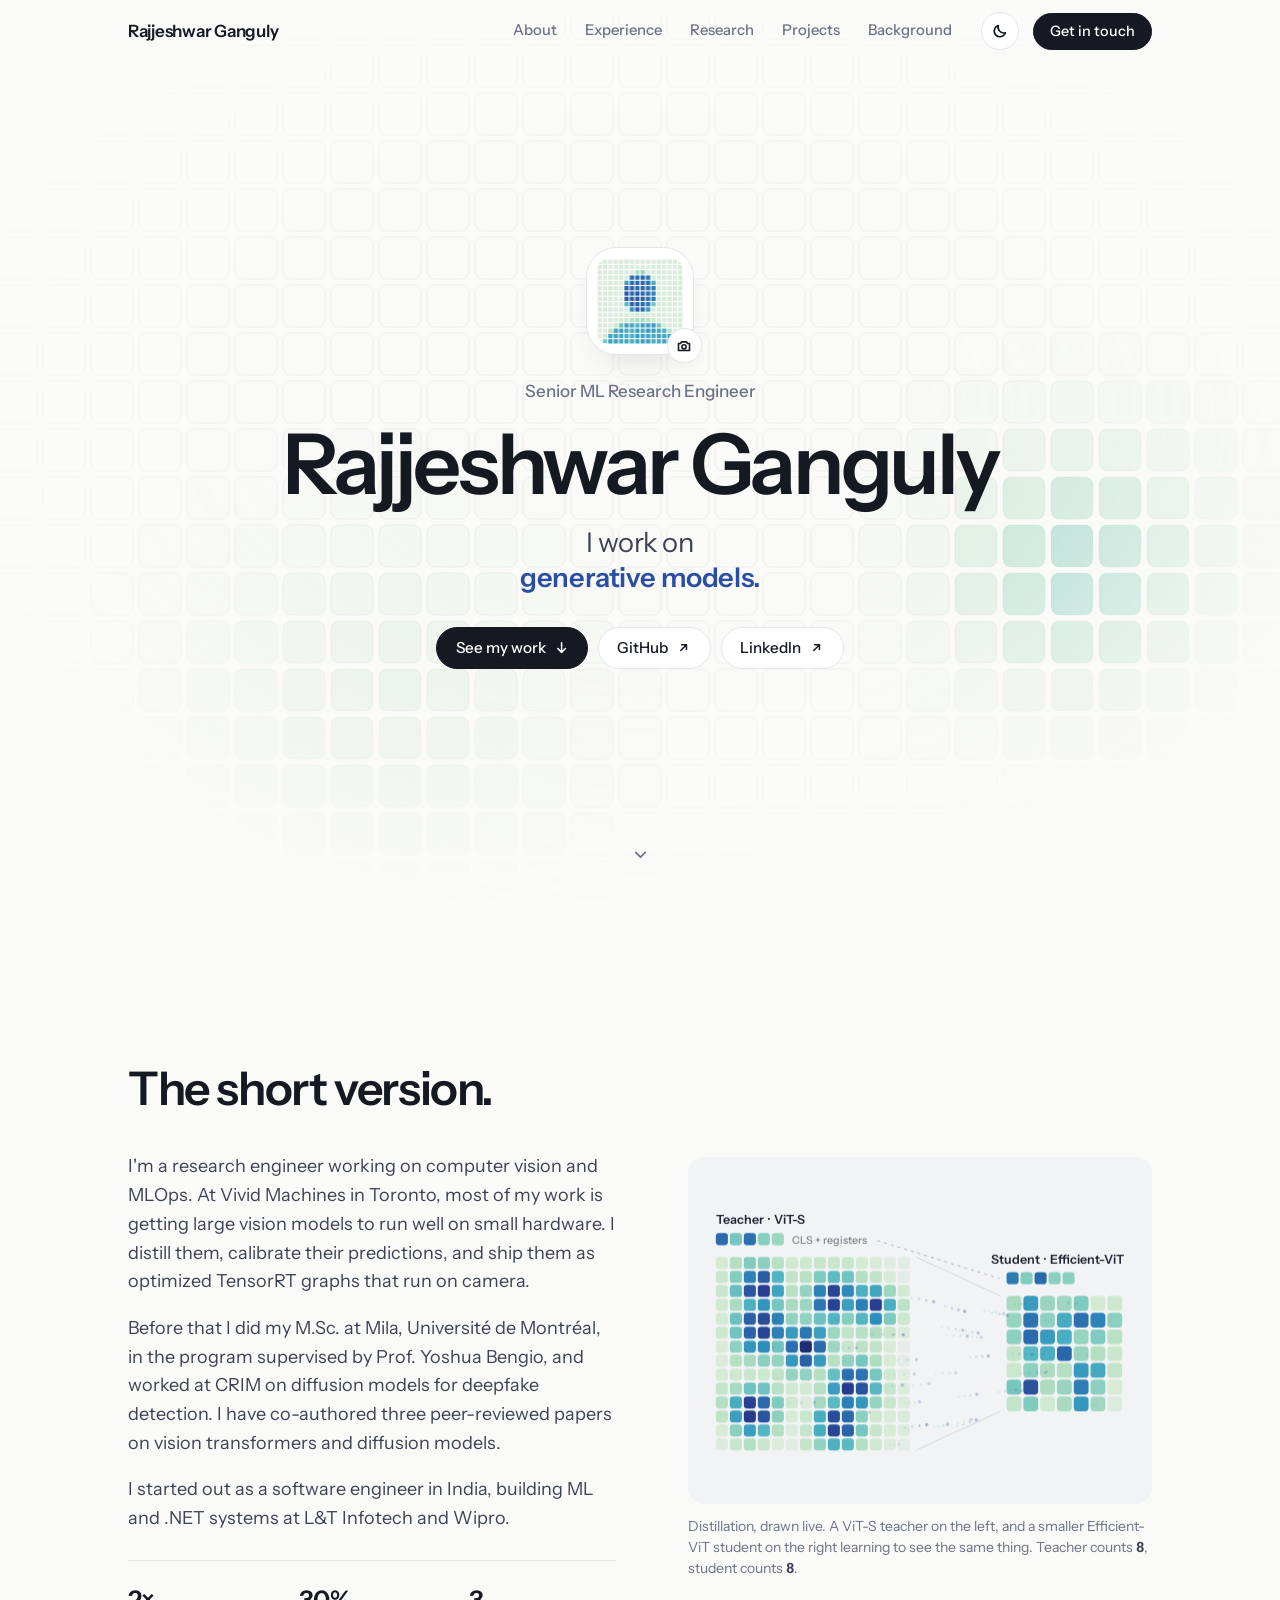
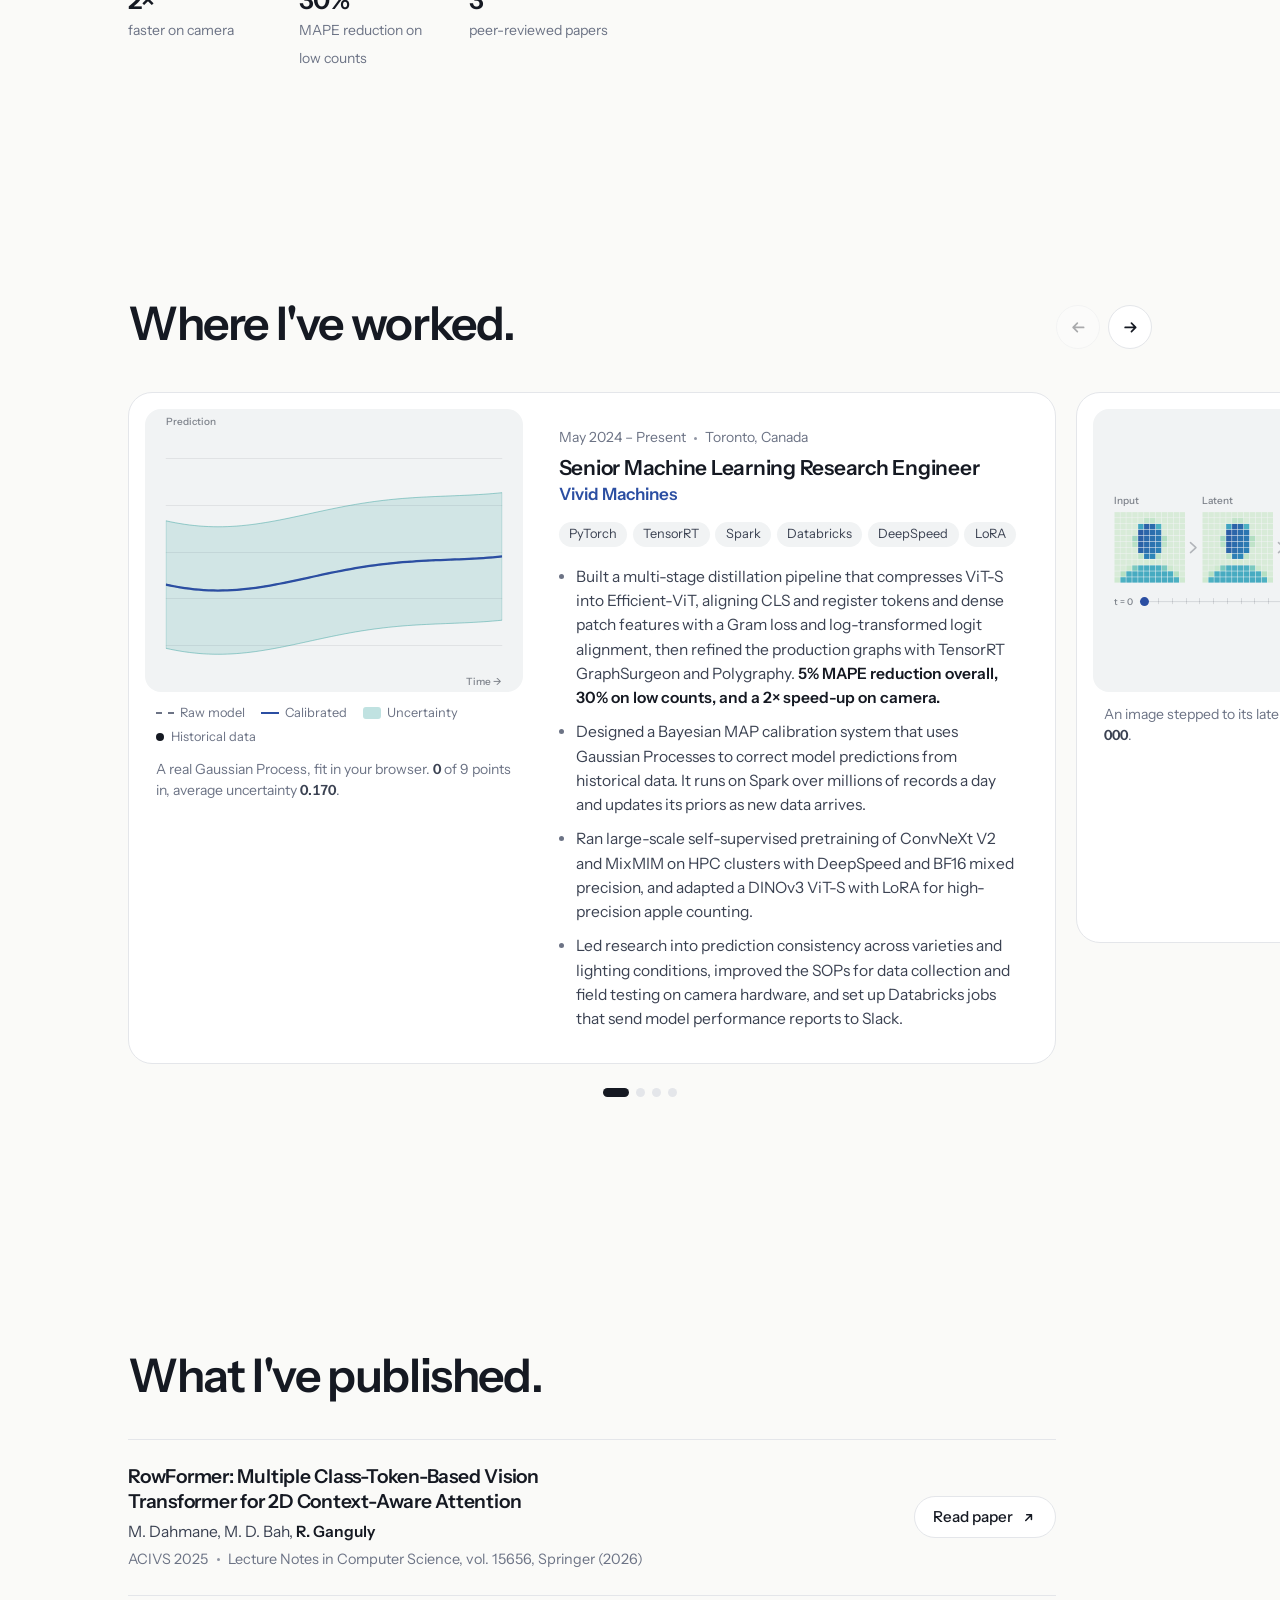
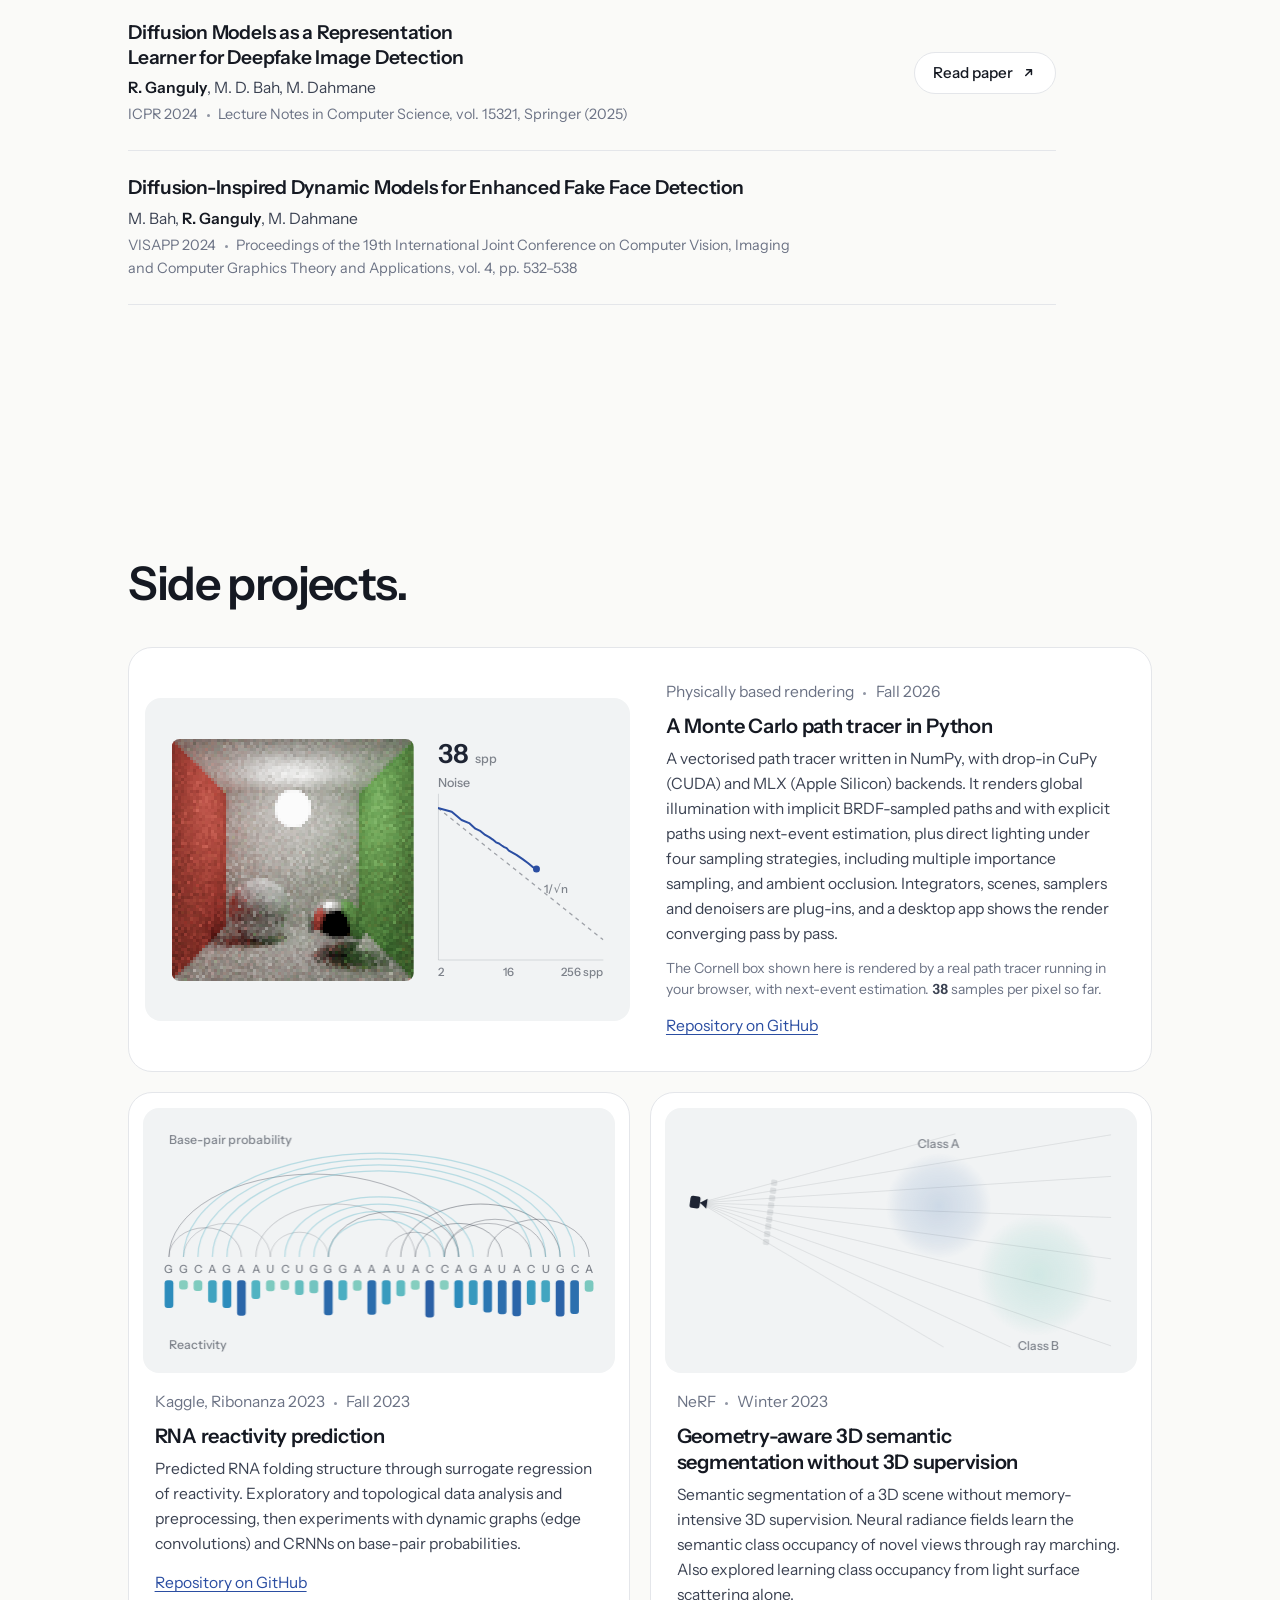
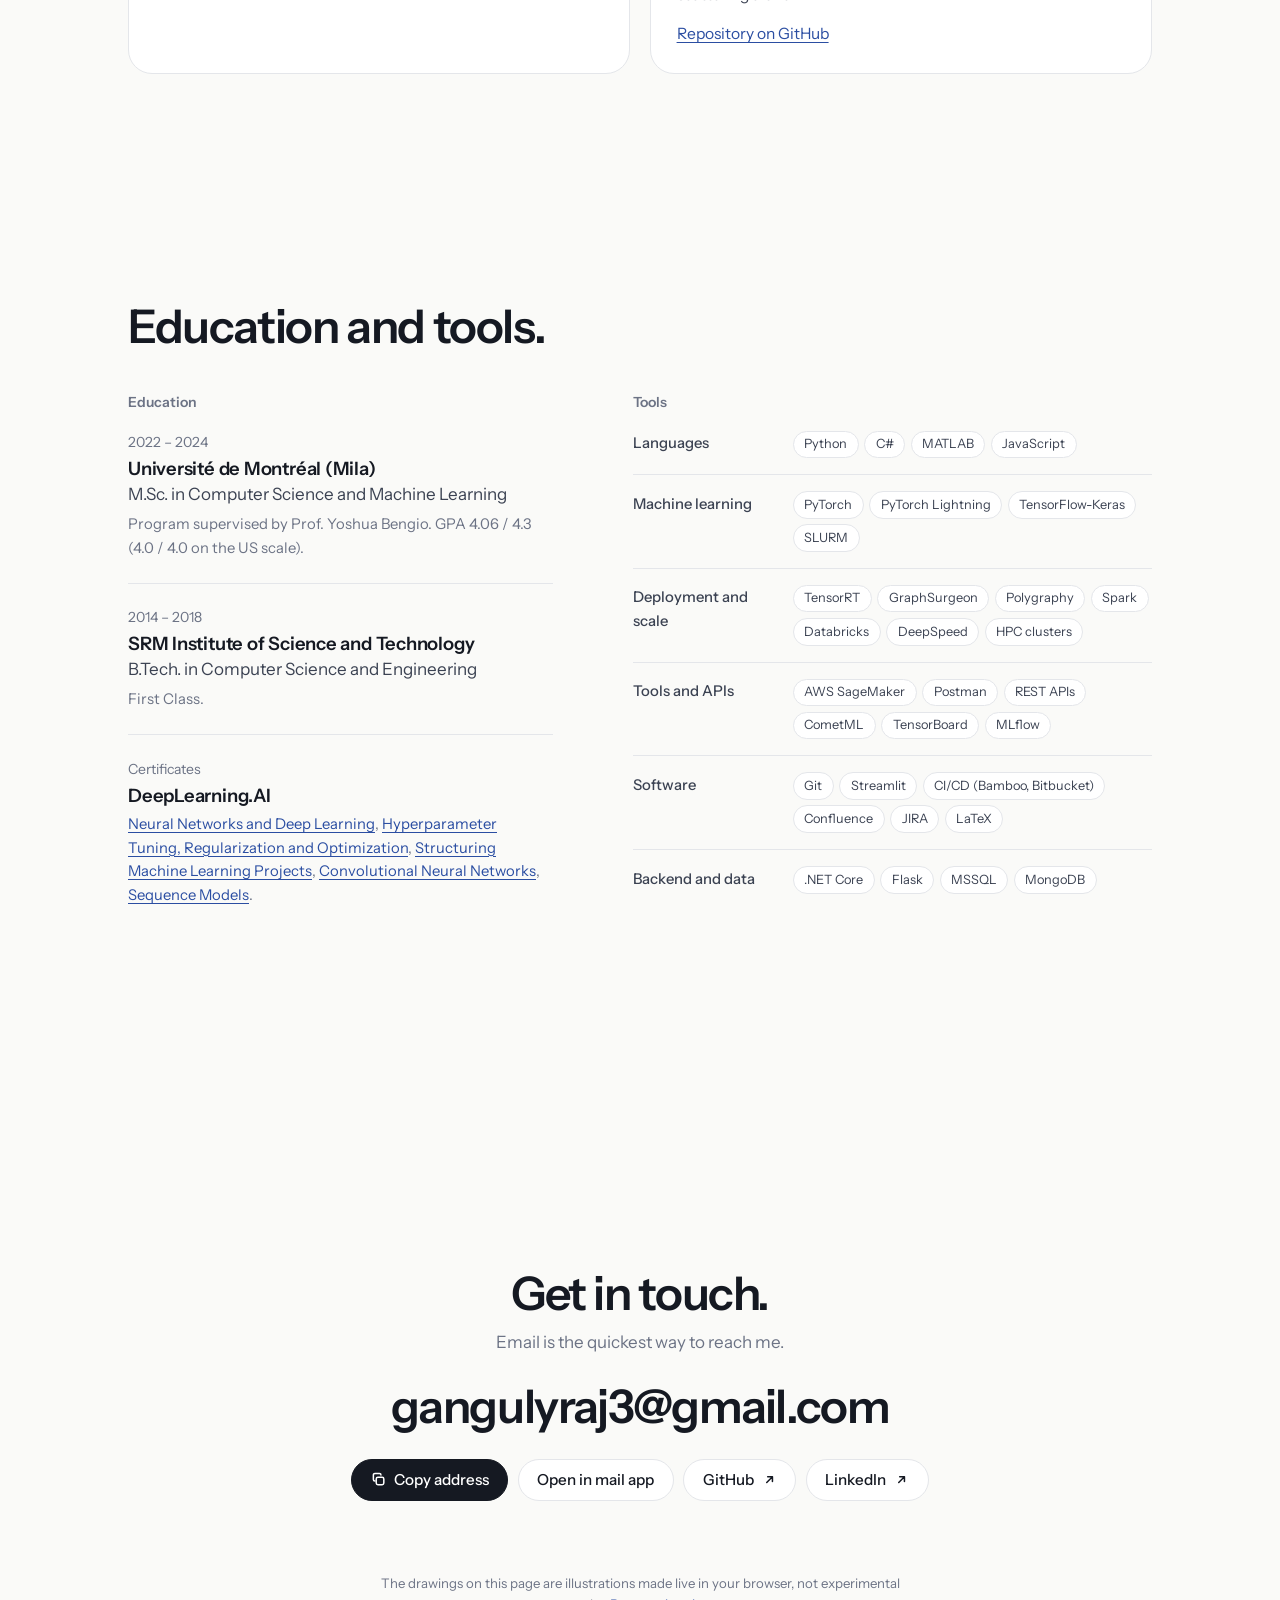
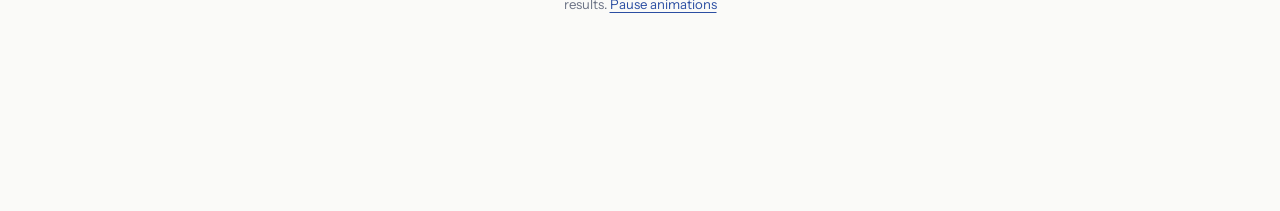
==== index.html @ 70e18977 "reupload, personal page" ====
<!doctype html>
<html lang="en" data-hosted="true">
<head>
<meta charset="utf-8">
<meta name="viewport" content="width=device-width, initial-scale=1, viewport-fit=cover">
<title>Rajjeshwar Ganguly</title>
<meta name="description" content="Rajjeshwar Ganguly, Senior ML Research Engineer. Computer vision, model compression, distillation and Bayesian calibration.">
<meta property="og:type" content="website">
<meta property="og:title" content="Rajjeshwar Ganguly">
<meta property="og:description" content="Senior ML Research Engineer. Model compression, generative models, uncertainty quantification and fine-tuning foundation models.">
<meta name="theme-color" content="#FAFAF8">
<link rel="icon" href="favicon.svg" type="image/svg+xml">
<link rel="preconnect" href="https://fonts.googleapis.com">
<link rel="preconnect" href="https://fonts.gstatic.com" crossorigin>
<link rel="stylesheet" href="https://fonts.googleapis.com/css2?family=Instrument+Sans:ital,wght@0,400..700;1,400..700&amp;display=swap">
<link rel="stylesheet" href="css/styles.css">
<script src="js/boot.js"></script>
</head>
<body>
<header class="top" id="topbar">
  <div class="wrap top-in">
    <a class="who" href="#top">Rajjeshwar Ganguly</a>
    <nav class="top-nav" aria-label="Sections">
      <a href="#about">About</a>
      <a href="#experience">Experience</a>
      <a href="#research">Research</a>
      <a href="#projects">Projects</a>
      <a href="#background">Background</a>
    </nav>
    <button class="theme" id="theme" type="button" aria-label="Switch to dark mode" aria-pressed="false">
      <svg class="i moon" viewBox="0 0 16 16" aria-hidden="true"><path d="M13.4 9.7A5.7 5.7 0 0 1 6.3 2.6a5.7 5.7 0 1 0 7.1 7.1z"/></svg>
      <svg class="i sun" viewBox="0 0 16 16" aria-hidden="true"><circle cx="8" cy="8" r="2.7"/><path d="M8 1.5v1.7M8 12.8v1.7M1.5 8h1.7M12.8 8h1.7M3.4 3.4l1.2 1.2M11.4 11.4l1.2 1.2M3.4 12.6l1.2-1.2M11.4 4.6l1.2-1.2"/></svg>
    </button>
    <a class="pill solid" href="#contact">Get in touch</a>
  </div>
</header>

<main>
<section class="hero" id="top">
  <canvas class="bg" id="fig-attn" aria-hidden="true"></canvas>
  <div class="wrap">
    <div class="hero-in">
      <div class="me-wrap" id="me-wrap">
        <div class="me" id="me">
          <img id="photo" alt="Portrait of Rajjeshwar Ganguly" hidden>
          <canvas id="fig-me" aria-hidden="true"></canvas>
        </div>
        <button class="me-edit" id="photo-btn" type="button" aria-label="Choose a portrait photo" title="Choose a portrait photo. It stays on this device."><svg class="i" viewBox="0 0 16 16" aria-hidden="true"><path d="M2.5 5.5h2l1-1.6h5l1 1.6h2v7h-11z"/><circle cx="8" cy="8.8" r="2.1"/></svg></button>
      </div>
      <p class="role">Senior ML Research Engineer</p>
      <h1 id="name">Rajjeshwar Ganguly</h1>
      <p class="tagline">
        <span class="sr">I work on model compression, generative models, uncertainty quantification and fine-tuning foundation models.</span>
        <span aria-hidden="true">I work on
          <span class="rot" id="rot"><span class="on">model compression.</span><span>generative models.</span><span>uncertainty quantification.</span><span>fine-tuning foundation models.</span></span>
        </span>
      </p>
      <div class="cta">
        <a class="pill solid" href="#experience">See my work <svg class="i down" viewBox="0 0 16 16" aria-hidden="true"><path d="M8 3v10M4 9l4 4 4-4"/></svg></a>
        <a class="pill" href="https://github.com/Rajjeshwar" target="_blank" rel="noopener">GitHub <svg class="i go" viewBox="0 0 16 16" aria-hidden="true"><path d="M5 11 11 5M6 5h5v5"/></svg></a>
        <a class="pill" href="https://www.linkedin.com/in/rajjeshwar-g-94a2a2147/" target="_blank" rel="noopener">LinkedIn <svg class="i go" viewBox="0 0 16 16" aria-hidden="true"><path d="M5 11 11 5M6 5h5v5"/></svg></a>
      </div>
    </div>
  </div>
  <a class="cue" href="#about" aria-label="Scroll to About"><svg class="i" viewBox="0 0 16 16" aria-hidden="true"><path d="M3.5 6 8 10.5 12.5 6"/></svg></a>
</section>

<section class="sec" id="about">
  <div class="wrap">
    <div class="about">
      <div class="rv">
        <h2>The short version.</h2>
        <div class="prose">
          <p>I'm a research engineer working on computer vision and MLOps. At Vivid Machines in Toronto, most of my work is getting large vision models to run well on small hardware. I distill them, calibrate their predictions, and ship them as optimized TensorRT graphs that run on camera.</p>
          <p>Before that I did my M.Sc. at Mila, Universit&eacute; de Montr&eacute;al, in the program supervised by Prof. Yoshua Bengio, and worked at CRIM on diffusion models for deepfake detection. I have co-authored three peer-reviewed papers on vision transformers and diffusion models.</p>
          <p>I started out as a software engineer in India, building ML and .NET systems at L&amp;T Infotech and Wipro.</p>
          <div class="facts">
            <div><b>2&times;</b><span>faster on camera</span></div>
            <div><b>30%</b><span>MAPE reduction on low counts</span></div>
            <div><b>3</b><span>peer-reviewed papers</span></div>
          </div>
        </div>
      </div>
      <figure class="rv" style="--d:.12s">
        <div class="well"><div class="stage">
          <canvas id="fig-distill" role="img" aria-label="Animation: a 14 by 14 grid of teacher patch features on the left and a smaller 7 by 7 student grid on the right. Signals flow from teacher to student, and the student's noisy grid settles into a coarse copy of the teacher's."></canvas>
        </div></div>
        <p class="cap">Distillation, drawn live. A ViT-S teacher on the left, and a smaller Efficient-ViT student on the right learning to see the same thing. Teacher counts <b id="f1-ct">7</b>, student counts <b id="f1-cs">7</b>.</p>
      </figure>
    </div>
  </div>
</section>

<section class="sec" id="experience">
  <div class="wrap">
    <div class="sec-head rv">
      <h2>Where I've worked.</h2>
      <div class="arrows">
        <button class="arrow" id="prev" type="button" aria-label="Previous role"><svg class="i" viewBox="0 0 16 16" aria-hidden="true"><path d="M13 8H3M7 4 3 8l4 4"/></svg></button>
        <button class="arrow" id="next" type="button" aria-label="Next role"><svg class="i" viewBox="0 0 16 16" aria-hidden="true"><path d="M3 8h10M9 4l4 4-4 4"/></svg></button>
      </div>
    </div>
  </div>

  <div class="reel rv" id="reel" tabindex="0" role="group" aria-label="Work experience. Scroll sideways or use the arrow keys.">
    <article class="job">
      <figure>
        <div class="well"><div class="stage wide">
          <canvas id="fig-gp" role="img" aria-label="Animation: a dashed raw model curve, data points arriving one at a time, and a calibrated curve with an uncertainty band that narrows around each new point."></canvas>
        </div></div>
        <p class="legend"><span><i class="dash"></i>Raw model</span><span><i></i>Calibrated</span><span><i class="band"></i>Uncertainty</span><span><i class="dot"></i>Historical data</span></p>
        <figcaption class="cap">A real Gaussian Process, fit in your browser. <b id="f2-n">0</b> of 9 points in, average uncertainty <b id="f2-sd">0.170</b>.</figcaption>
      </figure>
      <div class="job-body">
        <p class="when">May 2024 &ndash; Present<i></i>Toronto, Canada</p>
        <h3>Senior Machine Learning Research Engineer</h3>
        <p class="org">Vivid Machines</p>
        <ul class="tags"><li>PyTorch</li><li>TensorRT</li><li>Spark</li><li>Databricks</li><li>DeepSpeed</li><li>LoRA</li></ul>
        <ul class="pts">
          <li>Built a multi-stage distillation pipeline that compresses ViT-S into Efficient-ViT, aligning CLS and register tokens and dense patch features with a Gram loss and log-transformed logit alignment, then refined the production graphs with TensorRT GraphSurgeon and Polygraphy. <strong>5% MAPE reduction overall, 30% on low counts, and a 2&times; speed-up on camera.</strong></li>
          <li>Designed a Bayesian MAP calibration system that uses Gaussian Processes to correct model predictions from historical data. It runs on Spark over millions of records a day and updates its priors as new data arrives.</li>
          <li>Ran large-scale self-supervised pretraining of ConvNeXt V2 and MixMIM on HPC clusters with DeepSpeed and BF16 mixed precision, and adapted a DINOv3 ViT-S with LoRA for high-precision apple counting.</li>
          <li>Led research into prediction consistency across varieties and lighting conditions, improved the SOPs for data collection and field testing on camera hardware, and set up Databricks jobs that send model performance reports to Slack.</li>
        </ul>
      </div>
    </article>

    <article class="job">
      <figure>
        <div class="well"><div class="stage wide">
          <canvas id="fig-ddim" role="img" aria-label="Animation: a small portrait image is stepped into noise, then stepped back into a reconstruction, and the difference between the two is shown as an error map."></canvas>
        </div></div>
        <figcaption class="cap">An image stepped to its latent noise and back. <b id="f3-phase">Input</b>, t = <b id="f3-t">000</b>.</figcaption>
      </figure>
      <div class="job-body">
        <p class="when">May 2023 &ndash; Mar 2024<i></i>Montr&eacute;al, Canada</p>
        <h3>Computer Vision Research Engineer (Internship)</h3>
        <p class="org">CRIM, Institut de recherche informatique de Montr&eacute;al</p>
        <ul class="tags"><li>Diffusion models</li><li>DDIM inversion</li><li>Stable Diffusion</li><li>BLIP</li><li>HPC</li></ul>
        <ul class="pts">
          <li>Studied representation learning through diffusion models for deepfake image detection, and set up HPC training and inference pipelines for image classifiers guided by the diffusion latent space.</li>
          <li>Used stepwise DDIM inversion with pseudo-numerical methods (4th-order Runge&ndash;Kutta plus linear multistep) to recover latent noise vectors and generate reconstructions.</li>
          <li>Tested how frequency transforms such as DCT and DFT affect reconstruction error, and how useful text guidance is for zero-shot latent inversion, with a Stable Diffusion UNet backbone and BLIP captions.</li>
        </ul>
      </div>
    </article>

    <article class="job">
      <figure>
        <div class="well"><div class="stage wide">
          <canvas id="fig-ocr" role="img" aria-label="Animation: a scan line moves down a document and the fields it finds appear as a list beside it."></canvas>
        </div></div>
        <figcaption class="cap">Documents in, structured fields out.</figcaption>
      </figure>
      <div class="job-body">
        <p class="when">Oct 2021 &ndash; Aug 2022<i></i>Pune, India</p>
        <h3>Software Engineer (ML, .NET)</h3>
        <p class="org">Wipro</p>
        <ul class="tags"><li>RoBERTa</li><li>OCR</li><li>.NET</li></ul>
        <ul class="pts">
          <li>Part of a team automating insurance underwriting and speeding up claims processing, using RoBERTa for a prompt-driven chatbot and OCR to extract knowledge from submitted documents.</li>
        </ul>
      </div>
    </article>

    <article class="job">
      <figure>
        <div class="well"><div class="stage wide">
          <canvas id="fig-line" role="img" aria-label="Animation: bottles move along a line past a camera. Each one is outlined as it passes, and a bottle with a defect is flagged as an anomaly."></canvas>
        </div></div>
        <figcaption class="cap">Each bottle is segmented as it crosses the line camera.</figcaption>
      </figure>
      <div class="job-body">
        <p class="when">Jul 2018 &ndash; Apr 2021<i></i>Mumbai, India</p>
        <h3>Software Engineer (ML, .NET)</h3>
        <p class="org">Larsen &amp; Toubro Infotech</p>
        <ul class="tags"><li>Semantic segmentation</li><li>Dice loss</li><li>IoT</li><li>.NET Core</li></ul>
        <ul class="pts">
          <li>Trained a semantic segmentation model on line-camera data to detect anomalies in bottles manufactured for pharmaceutical drugs, using Dice loss in place of cross-entropy to improve boundary detection.</li>
          <li>Contributed to project planning and refactored the codebase behind deployed IoT devices to improve their operational efficiency. Built risk mitigation APIs for data ingestion, device management and alerting.</li>
        </ul>
      </div>
    </article>
  </div>
  <div class="dots" id="dots" aria-hidden="true">
    <button type="button" tabindex="-1" aria-current="true"></button><button type="button" tabindex="-1"></button><button type="button" tabindex="-1"></button><button type="button" tabindex="-1"></button>
  </div>
</section>

<section class="sec" id="research">
  <div class="wrap">
    <h2 class="rv">What I've published.</h2>
    <ol class="papers rv" style="--d:.08s">
      <li class="paper">
        <div>
          <h3>RowFormer: Multiple Class-Token-Based Vision Transformer for 2D Context-Aware Attention</h3>
          <p class="by">M. Dahmane, M. D. Bah, <b>R. Ganguly</b></p>
          <p class="at">ACIVS 2025<i></i>Lecture Notes in Computer Science, vol. 15656, Springer (2026)</p>
        </div>
        <a class="pill" href="https://doi.org/10.1007/978-3-032-07343-3_29" target="_blank" rel="noopener">Read paper <svg class="i go" viewBox="0 0 16 16" aria-hidden="true"><path d="M5 11 11 5M6 5h5v5"/></svg></a>
      </li>
      <li class="paper">
        <div>
          <h3>Diffusion Models as a Representation Learner for Deepfake Image Detection</h3>
          <p class="by"><b>R. Ganguly</b>, M. D. Bah, M. Dahmane</p>
          <p class="at">ICPR 2024<i></i>Lecture Notes in Computer Science, vol. 15321, Springer (2025)</p>
        </div>
        <a class="pill" href="https://doi.org/10.1007/978-3-031-78305-0_15" target="_blank" rel="noopener">Read paper <svg class="i go" viewBox="0 0 16 16" aria-hidden="true"><path d="M5 11 11 5M6 5h5v5"/></svg></a>
      </li>
      <li class="paper">
        <div>
          <h3>Diffusion-Inspired Dynamic Models for Enhanced Fake Face Detection</h3>
          <p class="by">M. Bah, <b>R. Ganguly</b>, M. Dahmane</p>
          <p class="at">VISAPP 2024<i></i>Proceedings of the 19th International Joint Conference on Computer Vision, Imaging and Computer Graphics Theory and Applications, vol. 4, pp. 532&ndash;538</p>
        </div>
      </li>
    </ol>
  </div>
</section>

<section class="sec" id="projects">
  <div class="wrap">
    <h2 class="rv">Side projects.</h2>
    <div class="projects">
      <article class="project feature rv">
        <div class="well"><div class="stage wide">
          <canvas id="fig-pt" role="img" aria-label="Animation: a small Cornell box, with a red wall, a green wall, a matte sphere and a mirror sphere, rendered by a path tracer. It starts grainy and clears as samples accumulate, while a plot beside it shows the noise falling along a one over root n guide line."></canvas>
        </div></div>
        <div class="project-body">
          <p class="when">Physically based rendering<i></i>Fall 2026</p>
          <h3>A Monte Carlo path tracer in Python</h3>
          <p>A vectorised path tracer written in NumPy, with drop-in CuPy (CUDA) and MLX (Apple Silicon) backends. It renders global illumination with implicit BRDF-sampled paths and with explicit paths using next-event estimation, plus direct lighting under four sampling strategies, including multiple importance sampling, and ambient occlusion. Integrators, scenes, samplers and denoisers are plug-ins, and a desktop app shows the render converging pass by pass.</p>
          <p class="cap">The Cornell box shown here is rendered by a real path tracer running in your browser, with next-event estimation. <b id="f6-spp">0</b> samples per pixel so far.</p>
          <p class="more"><a href="https://github.com/Rajjeshwar/python-pathtracer" target="_blank" rel="noopener">Repository on GitHub</a></p>
        </div>
      </article>
      <article class="project rv">
        <div class="well"><div class="stage wide">
          <canvas id="fig-rna" role="img" aria-label="Animation: an RNA sequence along a line. Faint candidate arcs between bases sharpen into two stems of base pairs, while the reactivity bars under paired bases drop."></canvas>
        </div></div>
        <div class="project-body">
          <p class="when">Kaggle, Ribonanza 2023<i></i>Fall 2023</p>
          <h3>RNA reactivity prediction</h3>
          <p>Predicted RNA folding structure through surrogate regression of reactivity. Exploratory and topological data analysis and preprocessing, then experiments with dynamic graphs (edge convolutions) and CRNNs on base-pair probabilities.</p>
          <p class="more"><a href="https://github.com/MinaBeiramy/RNA_Reactivity_Prediction" target="_blank" rel="noopener">Repository on GitHub</a></p>
        </div>
      </article>
      <article class="project rv" style="--d:.1s">
        <div class="well"><div class="stage wide">
          <canvas id="fig-nerf" role="img" aria-label="Animation: a camera casts rays into a scene with two objects. Sample points march along each ray, light up inside the objects, and color the matching pixel with the object's class. The camera then moves to a new view."></canvas>
        </div></div>
        <div class="project-body">
          <p class="when">NeRF<i></i>Winter 2023</p>
          <h3>Geometry-aware 3D semantic segmentation without 3D supervision</h3>
          <p>Semantic segmentation of a 3D scene without memory-intensive 3D supervision. Neural radiance fields learn the semantic class occupancy of novel views through ray marching. Also explored learning class occupancy from light surface scattering alone.</p>
          <p class="more"><a href="https://github.com/jadevaibhav/NeRF4Seg" target="_blank" rel="noopener">Repository on GitHub</a></p>
        </div>
      </article>
    </div>
  </div>
</section>

<section class="sec" id="background">
  <div class="wrap">
    <h2 class="rv">Education and tools.</h2>
    <div class="cols">
      <div class="rv">
        <p class="sub">Education</p>
        <div class="school">
          <p class="when">2022 &ndash; 2024</p>
          <h3>Universit&eacute; de Montr&eacute;al (Mila)</h3>
          <p>M.Sc. in Computer Science and Machine Learning</p>
          <p class="note">Program supervised by Prof. Yoshua Bengio. GPA 4.06 / 4.3 (4.0 / 4.0 on the US scale).</p>
        </div>
        <div class="school">
          <p class="when">2014 &ndash; 2018</p>
          <h3>SRM Institute of Science and Technology</h3>
          <p>B.Tech. in Computer Science and Engineering</p>
          <p class="note">First Class.</p>
        </div>
        <div class="school">
          <p class="when">Certificates</p>
          <h3>DeepLearning.AI</h3>
          <p class="note"><a href="https://github.com/Rajjeshwar/DeepLearningSpecilization/blob/main/Neural%20Networks%20and%20Deep%20Learning.pdf" target="_blank" rel="noopener">Neural Networks and Deep Learning</a>, <a href="https://github.com/Rajjeshwar/DeepLearningSpecilization/blob/main/Hyperparameter%20Tuning%2C%20Optimization%2C%20Regularization.pdf" target="_blank" rel="noopener">Hyperparameter Tuning, Regularization and Optimization</a>, <a href="https://github.com/Rajjeshwar/DeepLearningSpecilization/blob/main/Structuring%20Machine%20Learning%20Projects.pdf" target="_blank" rel="noopener">Structuring Machine Learning Projects</a>, <a href="https://github.com/Rajjeshwar/DeepLearningSpecilization/blob/main/Convolutional%20Neural%20Networks.pdf" target="_blank" rel="noopener">Convolutional Neural Networks</a>, <a href="https://github.com/Rajjeshwar/DeepLearningSpecilization/blob/main/Sequence%20Models.pdf" target="_blank" rel="noopener">Sequence Models</a>.</p>
        </div>
      </div>
      <div class="rv" style="--d:.1s">
        <p class="sub">Tools</p>
        <div class="tg"><h4>Languages</h4><ul class="tags"><li>Python</li><li>C#</li><li>MATLAB</li><li>JavaScript</li></ul></div>
        <div class="tg"><h4>Machine learning</h4><ul class="tags"><li>PyTorch</li><li>PyTorch Lightning</li><li>TensorFlow-Keras</li><li>SLURM</li></ul></div>
        <div class="tg"><h4>Deployment and scale</h4><ul class="tags"><li>TensorRT</li><li>GraphSurgeon</li><li>Polygraphy</li><li>Spark</li><li>Databricks</li><li>DeepSpeed</li><li>HPC clusters</li></ul></div>
        <div class="tg"><h4>Tools and APIs</h4><ul class="tags"><li>AWS SageMaker</li><li>Postman</li><li>REST APIs</li><li>CometML</li><li>TensorBoard</li><li>MLflow</li></ul></div>
        <div class="tg"><h4>Software</h4><ul class="tags"><li>Git</li><li>Streamlit</li><li>CI/CD (Bamboo, Bitbucket)</li><li>Confluence</li><li>JIRA</li><li>LaTeX</li></ul></div>
        <div class="tg"><h4>Backend and data</h4><ul class="tags"><li>.NET Core</li><li>Flask</li><li>MSSQL</li><li>MongoDB</li></ul></div>
      </div>
    </div>
  </div>
</section>
</main>

<footer class="sec contact" id="contact">
  <div class="wrap">
    <h2 class="rv">Get in touch.</h2>
    <p class="lead">Email is the quickest way to reach me.</p>
    <p class="email" id="email">gangulyraj3@gmail.com</p>
    <div class="cta">
      <button class="pill solid" id="copy" type="button"><svg class="i" viewBox="0 0 16 16" aria-hidden="true"><rect x="5.5" y="5.5" width="8" height="8" rx="1.8"/><path d="M10.5 3.2v-.1a1.6 1.6 0 0 0-1.6-1.6H4.1a1.6 1.6 0 0 0-1.6 1.6v4.8a1.6 1.6 0 0 0 1.6 1.6h.1"/></svg><span>Copy address</span></button>
      <a class="pill" href="mailto:gangulyraj3@gmail.com">Open in mail app</a>
      <a class="pill" href="https://github.com/Rajjeshwar" target="_blank" rel="noopener">GitHub <svg class="i go" viewBox="0 0 16 16" aria-hidden="true"><path d="M5 11 11 5M6 5h5v5"/></svg></a>
      <a class="pill" href="https://www.linkedin.com/in/rajjeshwar-g-94a2a2147/" target="_blank" rel="noopener">LinkedIn <svg class="i go" viewBox="0 0 16 16" aria-hidden="true"><path d="M5 11 11 5M6 5h5v5"/></svg></a>
    </div>
    <p class="fine">The drawings on this page are illustrations made live in your browser, not experimental results. <button class="textbtn" id="motion" type="button" aria-pressed="true">Pause animations</button></p>
  </div>
</footer>

<dialog class="cropper" id="cropper" aria-labelledby="crop-title">
  <h3 id="crop-title">Portrait photo</h3>
  <p class="note">Your photo is cropped and re-encoded right here in the browser, which removes location and every other piece of metadata. It is not uploaded anywhere, and it is remembered on this device only.</p>
  <div class="crop-stage" id="crop-stage" tabindex="0" aria-label="Photo crop. Drag, or use the arrow keys, to reposition."><canvas id="crop-canvas" width="560" height="560"></canvas></div>
  <div class="crop-row"><label for="crop-zoom">Zoom</label><input type="range" id="crop-zoom" min="1" max="5" step="0.01" value="2"></div>
  <p class="crop-msg" id="crop-msg" role="status"></p>
  <div class="crop-actions">
    <button class="pill" id="crop-remove" type="button" hidden>Remove photo</button>
    <button class="pill" id="crop-pick" type="button">Choose a file</button>
    <button class="pill" id="crop-cancel" type="button">Close</button>
    <button class="pill solid" id="crop-save" type="button" disabled>Use this photo</button>
  </div>
</dialog>
<input type="file" id="photo-file" accept="image/*" hidden>

<script type="module" src="js/main.js"></script>
<script type="module" src="js/photo-download.js" data-hosted-only></script>
</body>
</html>
---- css/styles.css ----
/* Layout: one idea per screen. A centered hello over a patch grid that looks where the pointer looks,
   then calm full-height sections; work history is a sideways reel of cards, each with a small live
   drawing of the job. One sans family, a light paper ground, one blue accent; color lives in the drawings.
   Light and dark share one set of tokens. The page always opens light; the header toggle switches and remembers. */
:root {
  --bg: #FAFAF8;
  --bg-veil: rgba(250, 250, 248, .84);
  --card: #FFFFFF;
  --well: #F1F3F4;
  --ink: #151922;
  --text: #3B4252;
  --muted: #6C7385;
  --line: #E4E6EA;
  --accent: #2B4EA2;
  --accent-soft: #E9EEF9;
  --teal: #2F9E9A;
  --on-ink: #FFFFFF;
  --shadow: rgba(21, 25, 34, .16);
  --scrim: rgba(21, 25, 34, .38);
  --font: "Instrument Sans", system-ui, -apple-system, "Segoe UI", Roboto, "Helvetica Neue", Arial, sans-serif;
  --ease: cubic-bezier(.2, .7, .2, 1);
  --maxw: 70rem;
  --gut: 16px;
  --sun: none;
  --moon: block;
  color-scheme: light;
}
@media (min-width: 40rem) { :root { --gut: 2rem; } }
@media (min-width: 72rem) { :root { --gut: 3rem; } }
:root[data-mode="dark"] {
    --bg: #0F131B; --bg-veil: rgba(15, 19, 27, .84); --card: #171C27; --well: #1E2431; --ink: #EEF1F7; --text: #C3C9D6;
    --muted: #8E96A8; --line: #2A3140; --accent: #8FB0FF; --accent-soft: #1E2A47; --teal: #5CC8BF; --on-ink: #0F131B;
    --shadow: rgba(0, 0, 0, .5); --scrim: rgba(0, 0, 0, .6); --sun: block; --moon: none; color-scheme: dark;
}

*, *::before, *::after { box-sizing: border-box; }
.motion-on { scroll-behavior: smooth; }
body {
  margin: 0; background: var(--bg); color: var(--text);
  font-family: var(--font); font-size: 1.0625rem; line-height: 1.6;
  -webkit-font-smoothing: antialiased; text-rendering: optimizeLegibility;
  transition: background-color .35s ease, color .35s ease;
}
.wrap {
  width: 100%; max-width: var(--maxw); margin-inline: auto;
  padding-left: max(16px, env(safe-area-inset-left, 0px));
  padding-right: max(16px, env(safe-area-inset-right, 0px));
}
@media (min-width: 40rem) {
  .wrap { padding-left: max(2rem, env(safe-area-inset-left, 0px)); padding-right: max(2rem, env(safe-area-inset-right, 0px)); }
}
@media (min-width: 72rem) {
  .wrap { padding-left: max(3rem, env(safe-area-inset-left, 0px)); padding-right: max(3rem, env(safe-area-inset-right, 0px)); }
}
a { color: var(--accent); text-underline-offset: .2em; text-decoration-thickness: 1px; }
a:hover { text-decoration-thickness: 2px; }
:focus-visible { outline: 2px solid var(--accent); outline-offset: 3px; border-radius: 6px; }
p, figure { margin: 0; }
h1, h2, h3, h4 { color: var(--ink); font-weight: 600; margin: 0; }
h2 { font-size: clamp(1.9rem, 4.2vw, 2.9rem); line-height: 1.08; letter-spacing: -.03em; text-wrap: balance; }
h3 { font-size: 1.25rem; line-height: 1.3; letter-spacing: -.012em; text-wrap: balance; }
svg.i { width: 1em; height: 1em; flex: none; fill: none; stroke: currentColor; stroke-width: 1.6; stroke-linecap: round; stroke-linejoin: round; }
.sr { position: absolute; width: 1px; height: 1px; overflow: hidden; clip-path: inset(50%); white-space: nowrap; }

/* ---------- buttons ---------- */
.pill { display: inline-flex; align-items: center; gap: .5rem; padding: .68rem 1.15rem; border-radius: 999px;
  border: 1px solid var(--line); background: var(--card); color: var(--ink); font: 500 .95rem/1.2 var(--font);
  text-decoration: none; cursor: pointer; transition: border-color .2s, background .2s, color .2s, transform .2s var(--ease); }
.pill:hover { border-color: var(--ink); }
.pill:active { transform: scale(.97); }
.pill.solid { background: var(--ink); border-color: var(--ink); color: var(--on-ink); }
.pill.solid:hover { background: var(--accent); border-color: var(--accent); }
.pill .i { transition: transform .25s var(--ease); }
.pill:hover .i.go { transform: translate(2px, -2px); }
.pill:hover .i.down { transform: translateY(2px); }

/* ---------- header ---------- */
.top { position: fixed; top: 0; left: 0; right: 0; z-index: 20; padding-top: env(safe-area-inset-top, 0px);
  transition: background .3s, box-shadow .3s; }
.top.scrolled { background: var(--bg-veil); -webkit-backdrop-filter: saturate(1.4) blur(14px); backdrop-filter: saturate(1.4) blur(14px);
  box-shadow: 0 1px 0 var(--line); }
.top-in { display: flex; align-items: center; gap: .5rem; height: 3.9rem; }
.who { font-weight: 600; color: var(--ink); text-decoration: none; letter-spacing: -.015em; white-space: nowrap;
  visibility: hidden; opacity: 0; transform: translateY(4px); transition: opacity .3s, transform .3s var(--ease), visibility .3s; }
.top.past .who { visibility: visible; opacity: 1; transform: none; }
.top-nav { display: none; margin-left: auto; gap: .15rem; }
.top-nav a { padding: .42rem .8rem; border-radius: 999px; color: var(--muted); text-decoration: none; font-size: .925rem; font-weight: 500;
  transition: color .2s, background .2s; }
.top-nav a:hover { color: var(--ink); }
.top-nav a[aria-current="true"] { color: var(--accent); background: var(--accent-soft); }
.theme { margin-left: auto; width: 2.4rem; height: 2.4rem; flex: none; border-radius: 50%; border: 1px solid var(--line); background: var(--card);
  color: var(--ink); display: grid; place-items: center; font-size: 1rem; cursor: pointer; transition: border-color .2s, transform .25s var(--ease); }
.theme:hover { border-color: var(--ink); }
.theme:active { transform: scale(.92) rotate(-18deg); }
.theme .sun { display: var(--sun); }
.theme .moon { display: var(--moon); }
.top .pill { margin-left: .35rem; padding: .55rem 1rem; font-size: .9rem; }
@media (min-width: 58rem) { .top-nav { display: flex; } .theme { margin-left: .5rem; } }

/* ---------- hero ---------- */
.hero { position: relative; min-height: min(100svh, 58rem); display: grid; place-items: center; text-align: center;
  padding-block: 6.5rem 5.5rem; overflow: hidden; }
.hero .bg { position: absolute; inset: 0; width: 100%; height: 100%; pointer-events: none;
  -webkit-mask-image: radial-gradient(ellipse 78% 72% at 50% 46%, #000 28%, transparent 80%);
  mask-image: radial-gradient(ellipse 78% 72% at 50% 46%, #000 28%, transparent 80%); }
.hero-in { position: relative; display: grid; justify-items: center; gap: 1.05rem; }
.hero-in > * { animation: rise .9s var(--ease) both; }
.hero-in > :nth-child(2) { animation-delay: .08s; }
.hero-in > :nth-child(3) { animation-delay: .16s; }
.hero-in > :nth-child(4) { animation-delay: .26s; }
.hero-in > :nth-child(5) { animation-delay: .36s; }
@keyframes rise { from { opacity: 0; transform: translateY(16px); } }
.me-wrap { position: relative; margin-bottom: .4rem; }
.me { position: relative; width: 6.75rem; height: 6.75rem; border-radius: 1.9rem; background: var(--card); overflow: hidden;
  border: 1px solid var(--line); box-shadow: 0 18px 36px -20px var(--shadow); transition: width .4s var(--ease), height .4s var(--ease), border-radius .4s var(--ease); }
.me canvas { position: absolute; inset: .65rem; width: calc(100% - 1.3rem); height: calc(100% - 1.3rem); border-radius: .7rem; display: block; pointer-events: none; }
.me img { position: absolute; inset: 0; width: 100%; height: 100%; object-fit: cover; display: block; }
.me.has-photo { width: 8.75rem; height: 8.75rem; border-radius: 2.5rem; }
.me.has-photo canvas { inset: 0; width: 100%; height: 100%; border-radius: 0; }
.me-edit { position: absolute; right: -.5rem; bottom: -.5rem; width: 2.2rem; height: 2.2rem; border-radius: 50%; border: 1px solid var(--line);
  background: var(--card); color: var(--ink); display: grid; place-items: center; font-size: 1rem; cursor: pointer;
  box-shadow: 0 8px 18px -10px var(--shadow); transition: opacity .2s, transform .2s var(--ease), border-color .2s; }
.me-edit:hover { border-color: var(--ink); }
@media (hover: hover) {
  .me-wrap.has-photo .me-edit { opacity: 0; transform: scale(.9); }
  .me-wrap.has-photo:hover .me-edit, .me-wrap.has-photo .me-edit:focus-visible { opacity: 1; transform: none; }
}
.me-wrap.baked .me-edit { display: none; }
.role { color: var(--muted); font-weight: 500; }
h1 { font-size: clamp(2.6rem, 7.4vw, 5.25rem); line-height: 1.02; letter-spacing: -.04em; text-wrap: balance; }
.tagline { font-size: clamp(1.25rem, 2.6vw, 1.7rem); line-height: 1.3; letter-spacing: -.015em; }
.rot { display: grid; justify-items: center; color: var(--accent); font-weight: 600; }
.rot span { grid-area: 1 / 1; opacity: 0; transform: translateY(.5em); transition: opacity .45s ease, transform .55s var(--ease); }
.rot span.on { opacity: 1; transform: none; }
.rot span.out { opacity: 0; transform: translateY(-.5em); }
.cta { display: flex; flex-wrap: wrap; justify-content: center; gap: .6rem; margin-top: .9rem; }
.cue { position: absolute; left: 50%; bottom: 1.6rem; margin-left: -1.25rem; width: 2.5rem; height: 2.5rem; border-radius: 50%;
  display: grid; place-items: center; color: var(--muted); animation: bob 2.4s ease-in-out infinite; }
.cue:hover { color: var(--ink); }
@keyframes bob { 0%, 100% { transform: translateY(0); } 50% { transform: translateY(6px); } }

/* ---------- sections ---------- */
.sec { min-height: min(100svh, 58rem); display: grid; grid-template-columns: minmax(0, 1fr); align-content: center;
  padding-block: clamp(5.5rem, 11vh, 7.5rem) clamp(3rem, 7vh, 5rem); }
.sec h2 { margin-bottom: clamp(1.5rem, 3vw, 2.5rem); }
.sec-head { display: flex; align-items: flex-end; justify-content: space-between; gap: 1rem; }
.sec-head h2 { margin-bottom: 0; }
.rv-on .rv { transition: opacity .8s ease, transform .9s var(--ease); transition-delay: var(--d, 0s); }
.rv-on .rv:not(.in) { opacity: .25; transform: translateY(22px); }

/* ---------- drawings ---------- */
.well { background: var(--well); border-radius: 16px; overflow: hidden; }
.stage { position: relative; aspect-ratio: 4 / 3; max-width: 100%; }
.stage.wide { aspect-ratio: 16 / 9; }
.stage canvas { position: absolute; inset: 0; width: 100%; height: 100%; display: block; }
.cap { margin-top: .75rem; font-size: .875rem; line-height: 1.5; color: var(--muted); }
.cap b { font-weight: 600; color: var(--text); font-variant-numeric: tabular-nums; }
.legend { display: flex; flex-wrap: wrap; gap: .2rem 1rem; margin-top: .7rem; font-size: .8rem; color: var(--muted); }
.legend span { display: inline-flex; align-items: center; gap: .4rem; white-space: nowrap; }
.legend i { display: inline-block; width: 1.1rem; height: 0; border-top: 2px solid var(--accent); }
.legend i.dash { border-top: 2px dashed var(--muted); }
.legend i.band { height: .7rem; border: 0; border-radius: 3px; background: var(--teal); opacity: .3; }
.legend i.dot { width: .5rem; height: .5rem; border: 0; border-radius: 50%; background: var(--ink); }

/* ---------- about ---------- */
.about { display: grid; grid-template-columns: minmax(0, 1fr); gap: 2.75rem; align-items: center; }
@media (min-width: 60rem) { .about { grid-template-columns: minmax(0, 1fr) minmax(0, .95fr); gap: 4.5rem; } }
.prose { display: grid; gap: 1.1rem; max-width: 34rem; font-size: 1.125rem; }
.facts { display: grid; grid-template-columns: repeat(3, minmax(0, 1fr)); gap: 1rem 1.5rem; margin-top: .6rem; padding-top: 1.5rem; border-top: 1px solid var(--line); }
.facts b { display: block; font-size: 1.6rem; line-height: 1.15; font-weight: 600; color: var(--ink); letter-spacing: -.02em; }
.facts span { font-size: .875rem; color: var(--muted); }

/* ---------- experience reel ---------- */
.arrows { display: flex; gap: .5rem; }
.arrow { width: 2.75rem; height: 2.75rem; border-radius: 50%; border: 1px solid var(--line); background: var(--card); color: var(--ink);
  display: grid; place-items: center; font-size: 1.05rem; cursor: pointer; transition: border-color .2s, opacity .2s, transform .2s var(--ease); }
.arrow:hover:not(:disabled) { border-color: var(--ink); }
.arrow:active:not(:disabled) { transform: scale(.94); }
.arrow:disabled { opacity: .35; cursor: default; }
.reel { --edge: max(var(--gut), env(safe-area-inset-left, 0px), calc((100% - var(--maxw)) / 2 + var(--gut)));
  position: relative; display: flex; align-items: flex-start; gap: 1.25rem; overflow-x: auto; overscroll-behavior-x: contain;
  scroll-snap-type: x mandatory; scroll-padding-left: var(--edge); scrollbar-width: none;
  margin-top: clamp(1.5rem, 3vw, 2.5rem); padding: .25rem var(--edge) 1rem; }
.reel::-webkit-scrollbar { display: none; }
.job { flex: 0 0 clamp(18.5rem, 86vw, 58rem); scroll-snap-align: start; display: grid; grid-template-columns: minmax(0, 1fr);
  gap: 1.1rem; align-content: start; background: var(--card); border: 1px solid var(--line); border-radius: 24px; padding: .9rem .9rem 1.6rem; }
.job figure .cap, .job figure .legend { padding-inline: .7rem; }
.job-body { padding-inline: .7rem; }
@media (min-width: 60rem) {
  .job { grid-template-columns: minmax(0, .82fr) minmax(0, 1fr); gap: 2.25rem; padding: 1rem 2.25rem 1.25rem 1rem; }
  .job .stage.wide { aspect-ratio: 4 / 3; }
  .job-body { padding: 1.1rem 0 .75rem; }
}
.when { font-size: .875rem; color: var(--muted); }
.when i, .at i { display: inline-block; width: 3px; height: 3px; border-radius: 50%; background: currentColor; vertical-align: middle; margin: 0 .6em; opacity: .75; }
.job h3 { margin-top: .35rem; font-size: 1.3rem; }
.org { color: var(--accent); font-weight: 600; }
.tags { display: flex; flex-wrap: wrap; gap: .35rem; margin: .85rem 0 0; padding: 0; list-style: none; }
.tags li { font-size: .8rem; line-height: 1.3; padding: .28rem .65rem; border-radius: 999px; background: var(--well); color: var(--text); }
.pts { margin: 1.1rem 0 0; padding-left: 1.1rem; display: grid; gap: .65rem; font-size: .975rem; line-height: 1.55; }
.pts li::marker { color: var(--muted); }
.pts strong { color: var(--ink); font-weight: 600; }
.dots { display: flex; justify-content: center; align-items: center; gap: .45rem; margin-top: .5rem; }
.dots button { width: .55rem; height: .55rem; padding: 0; border: 0; border-radius: 999px; background: var(--line); cursor: pointer;
  transition: background .25s, width .3s var(--ease); }
.dots button[aria-current="true"] { width: 1.6rem; background: var(--ink); }

/* ---------- papers ---------- */
.papers { list-style: none; margin: 0; padding: 0; border-top: 1px solid var(--line); max-width: 58rem; }
.paper { display: grid; grid-template-columns: minmax(0, 1fr); gap: .9rem 2rem; align-items: center; padding: 1.5rem 0; border-bottom: 1px solid var(--line); }
@media (min-width: 48rem) { .paper { grid-template-columns: minmax(0, 1fr) auto; } }
.paper h3 { font-size: 1.2rem; max-width: 40rem; }
.by { margin-top: .4rem; font-size: .975rem; }
.by b { color: var(--ink); font-weight: 600; }
.at { margin-top: .15rem; font-size: .9rem; color: var(--muted); max-width: 42rem; }
.paper .pill { justify-self: start; }

/* ---------- side projects ---------- */
.projects { display: grid; grid-template-columns: minmax(0, 1fr); gap: 1.25rem; }
@media (min-width: 52rem) { .projects { grid-template-columns: repeat(2, minmax(0, 1fr)); } }
.project { display: flex; flex-direction: column; gap: 1.1rem; background: var(--card); border: 1px solid var(--line); border-radius: 24px;
  padding: .9rem .9rem 1.6rem; min-width: 0; }
.project-body { padding-inline: .7rem; display: grid; gap: .5rem; }
.project-body p { font-size: .975rem; }
.project-body .more { margin-top: .4rem; }
.project.feature { grid-column: 1 / -1; }
.project-body .cap { margin-top: .2rem; font-size: .875rem; }
@media (min-width: 60rem) {
  .project.feature { display: grid; grid-template-columns: minmax(0, 1.08fr) minmax(0, 1fr); gap: 2.25rem; align-items: center; padding: 1rem 2.25rem 1rem 1rem; }
  .project.feature .project-body { padding: 1rem 0; }
  .project.feature .stage.wide { aspect-ratio: 3 / 2; }
}

/* ---------- background ---------- */
.cols { display: grid; grid-template-columns: minmax(0, 1fr); gap: 3rem; }
@media (min-width: 60rem) { .cols { grid-template-columns: minmax(0, .9fr) minmax(0, 1.1fr); gap: 5rem; } }
.sub { font-size: .875rem; font-weight: 600; color: var(--muted); margin-bottom: 1.1rem; }
.school { padding-bottom: 1.4rem; margin-bottom: 1.4rem; border-bottom: 1px solid var(--line); }
.school:last-child { border-bottom: 0; margin-bottom: 0; padding-bottom: 0; }
.school h3 { margin-top: .25rem; font-size: 1.15rem; }
.school .note { margin-top: .3rem; font-size: .925rem; color: var(--muted); }
.tg { display: grid; grid-template-columns: minmax(0, 1fr); gap: .5rem; padding-bottom: 1rem; margin-bottom: 1rem; border-bottom: 1px solid var(--line); }
.tg:last-child { border-bottom: 0; margin-bottom: 0; padding-bottom: 0; }
@media (min-width: 40rem) { .tg { grid-template-columns: 9.5rem minmax(0, 1fr); align-items: baseline; } }
.tg h4 { font-size: .925rem; font-weight: 500; color: var(--text); }
.tg .tags { margin: 0; }
.tg .tags li { background: var(--card); border: 1px solid var(--line); transition: border-color .2s, color .2s; }
.tg .tags li:hover { border-color: var(--accent); color: var(--accent); }

/* ---------- contact ---------- */
.contact { text-align: center; min-height: min(86svh, 50rem); }
.contact h2 { margin-bottom: .6rem; }
.contact .lead { color: var(--muted); }
.email { margin-top: 1.5rem; font-size: clamp(1.45rem, 5.4vw, 2.9rem); line-height: 1.15; font-weight: 600; letter-spacing: -.03em;
  color: var(--ink); overflow-wrap: anywhere; -webkit-user-select: all; user-select: all; }
.contact .cta { margin-top: 1.6rem; }
.fine { margin: clamp(3rem, 8vh, 5rem) auto 0; max-width: 34rem; font-size: .825rem; line-height: 1.6; color: var(--muted); }
.textbtn { font: inherit; color: var(--accent); background: none; border: 0; padding: 0; cursor: pointer; text-decoration: underline;
  text-underline-offset: .2em; text-decoration-thickness: 1px; }

/* ---------- portrait chooser ---------- */
[hidden] { display: none !important; }
.cropper { width: min(27rem, calc(100vw - 2rem)); padding: 1.5rem; border: 1px solid var(--line); border-radius: 24px;
  background: var(--card); color: var(--text); box-shadow: 0 30px 80px -30px var(--shadow); text-align: left; }
.cropper::backdrop { background: var(--scrim); }
.cropper h3 { font-size: 1.2rem; }
.cropper .note { margin-top: .4rem; font-size: .875rem; line-height: 1.5; color: var(--muted); }
.crop-stage { width: min(17.5rem, 100%); aspect-ratio: 1; margin: 1.1rem auto .9rem; border-radius: 28%; overflow: hidden; background: var(--well);
  touch-action: none; cursor: grab; }
.crop-stage:active { cursor: grabbing; }
.crop-stage canvas { width: 100%; height: 100%; display: block; }
.crop-row { display: flex; align-items: center; gap: .75rem; font-size: .875rem; color: var(--muted); }
.crop-row input { flex: 1; min-width: 0; accent-color: var(--accent); }
.crop-msg { min-height: 1.4em; margin-top: .7rem; font-size: .875rem; color: var(--muted); }
.crop-actions { display: flex; flex-wrap: wrap; justify-content: flex-end; gap: .5rem; margin-top: 1rem; }
.crop-actions .pill { padding: .6rem 1rem; font-size: .9rem; }
.crop-actions .pill:disabled { opacity: .4; cursor: default; }

/* ---------- motion preferences ---------- */
.motion-off *, .motion-off *::before, .motion-off *::after { animation: none !important; transition: none !important; }
@media (prefers-reduced-motion: reduce) {
  :root:not(.motion-on) *, :root:not(.motion-on) *::before, :root:not(.motion-on) *::after { animation: none !important; transition: none !important; }
}
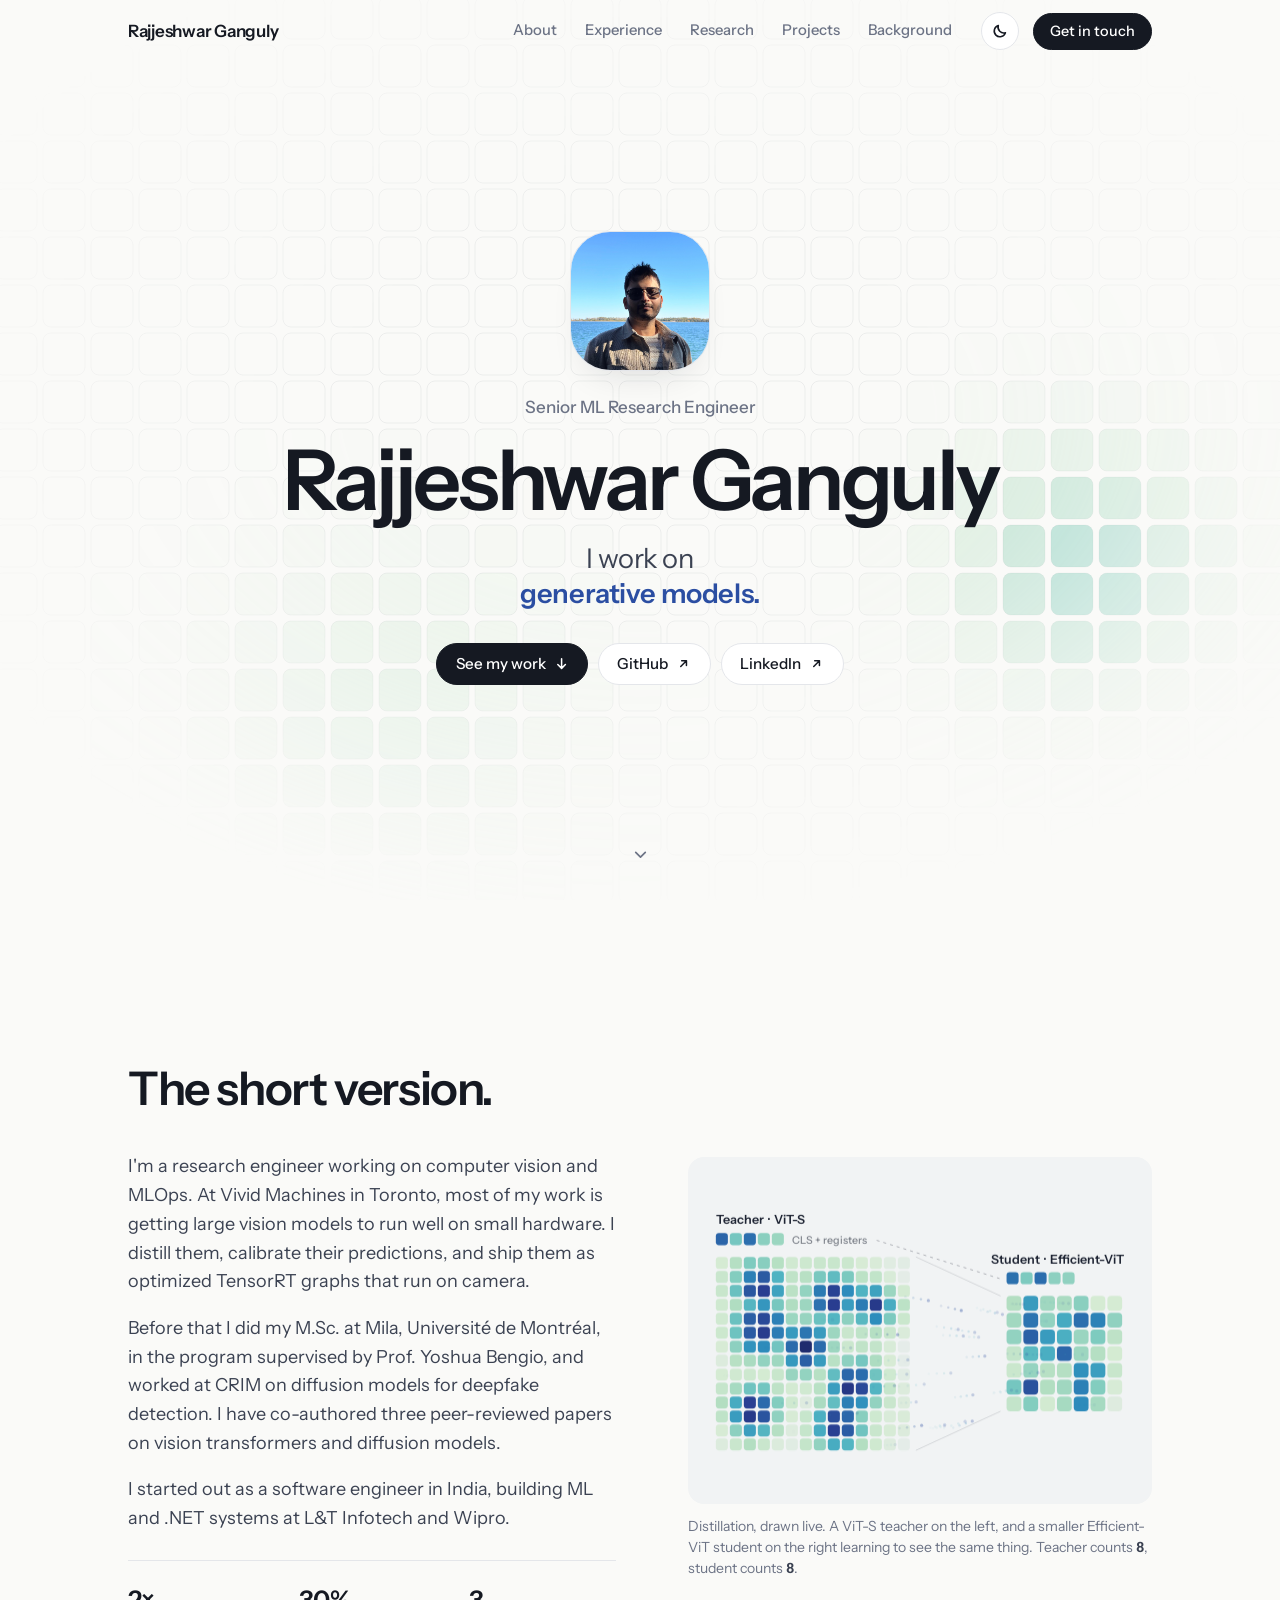
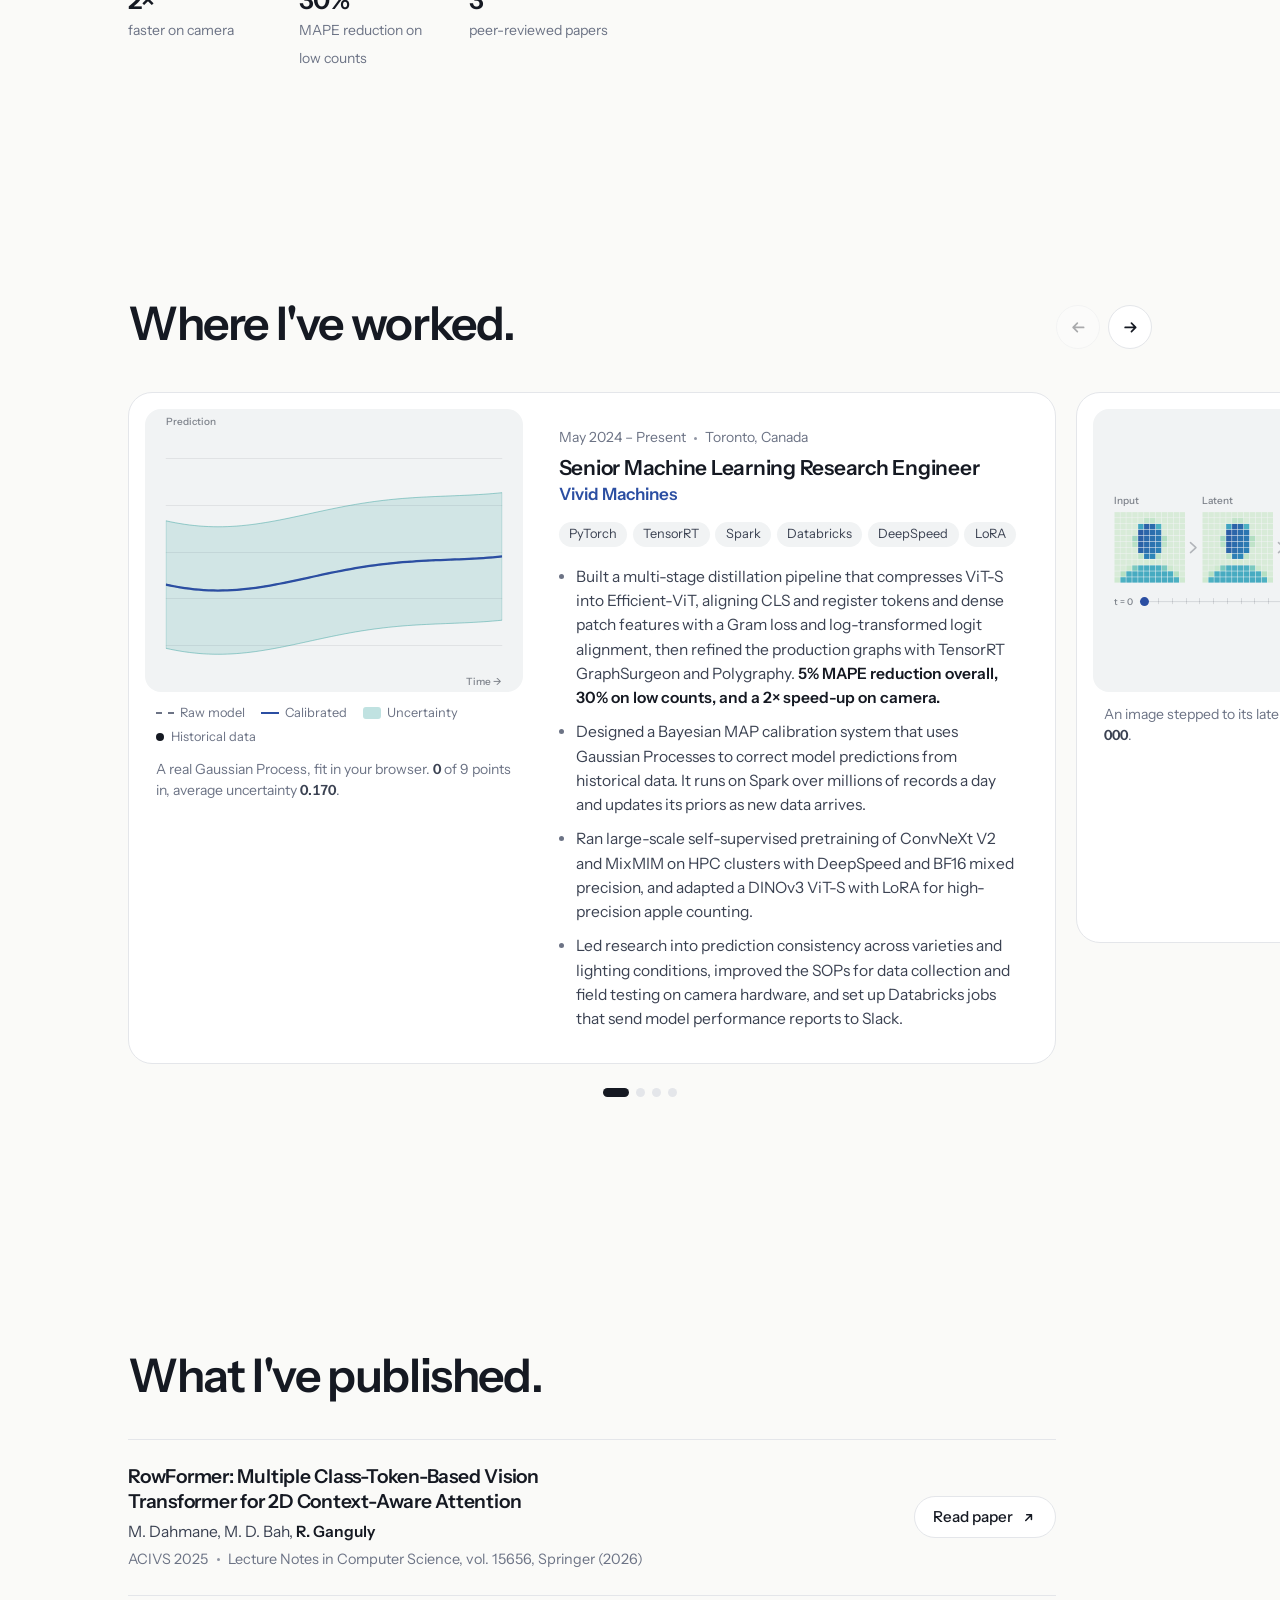
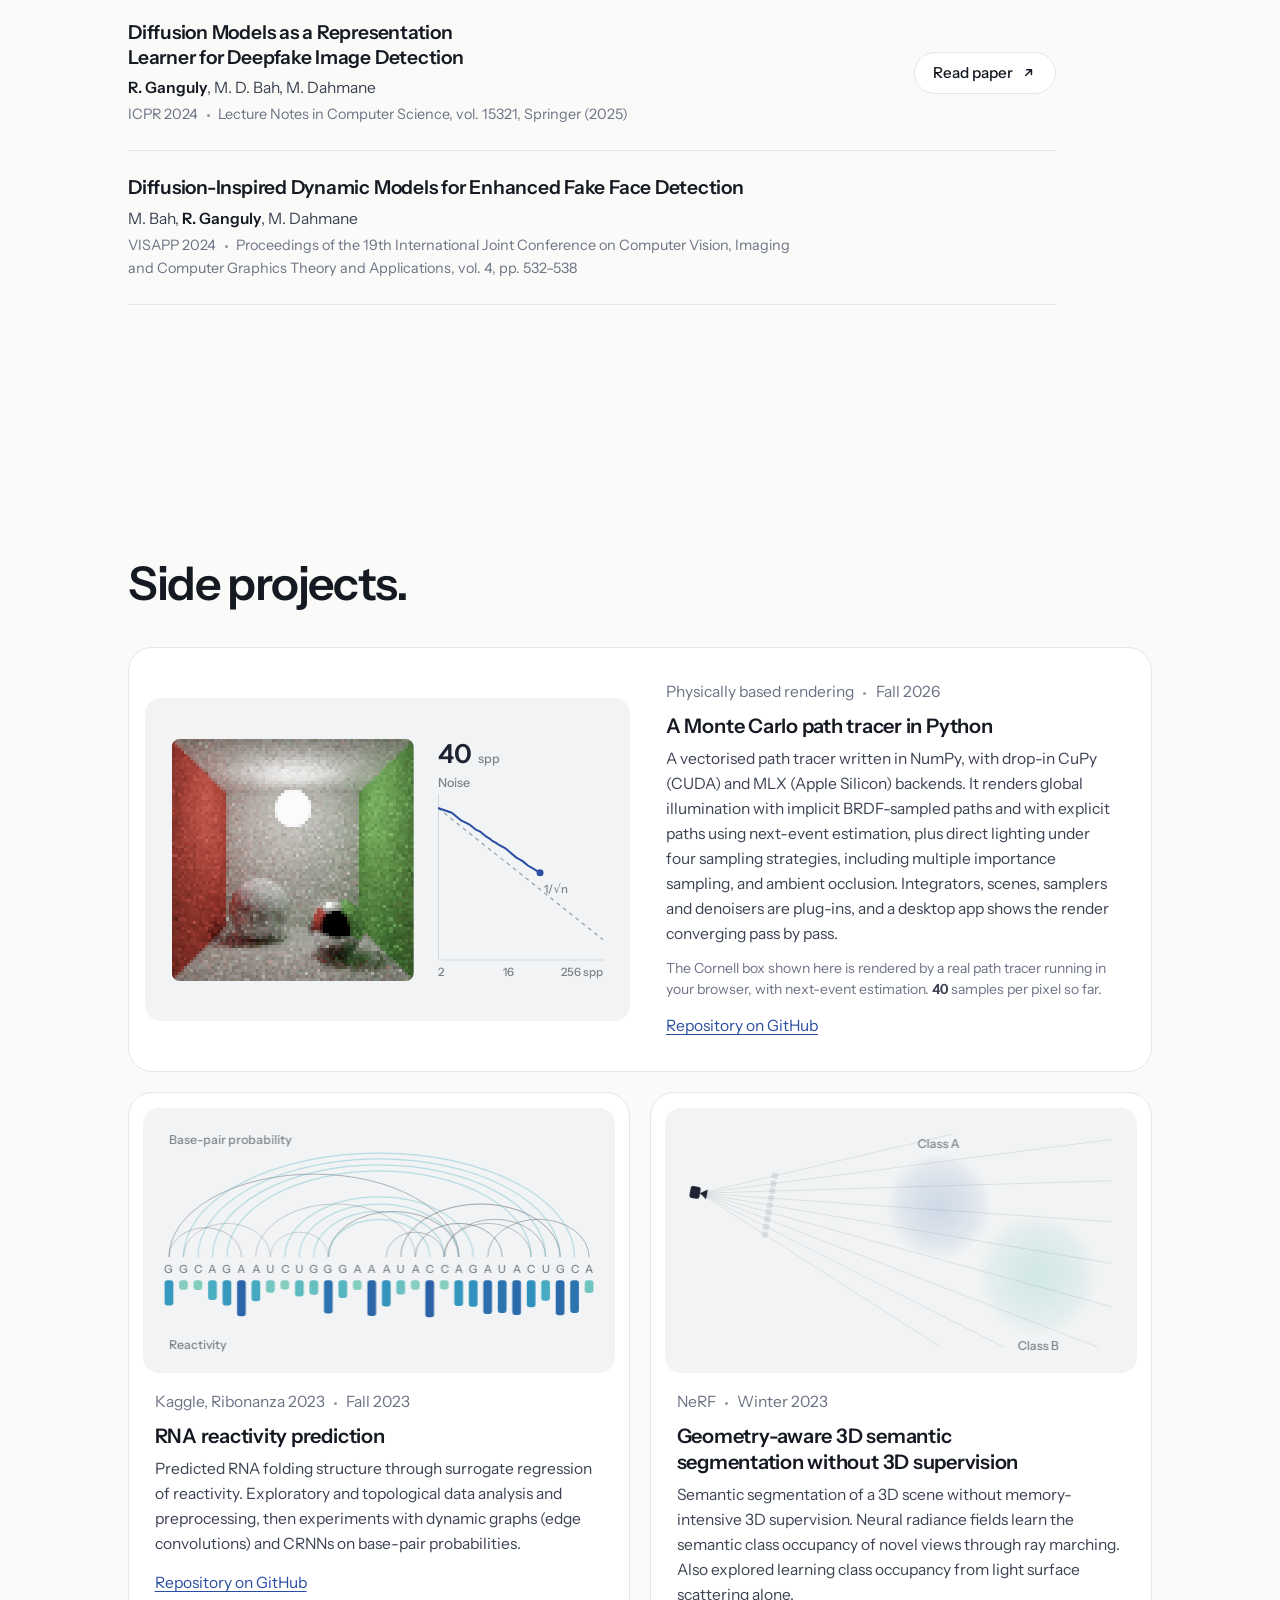
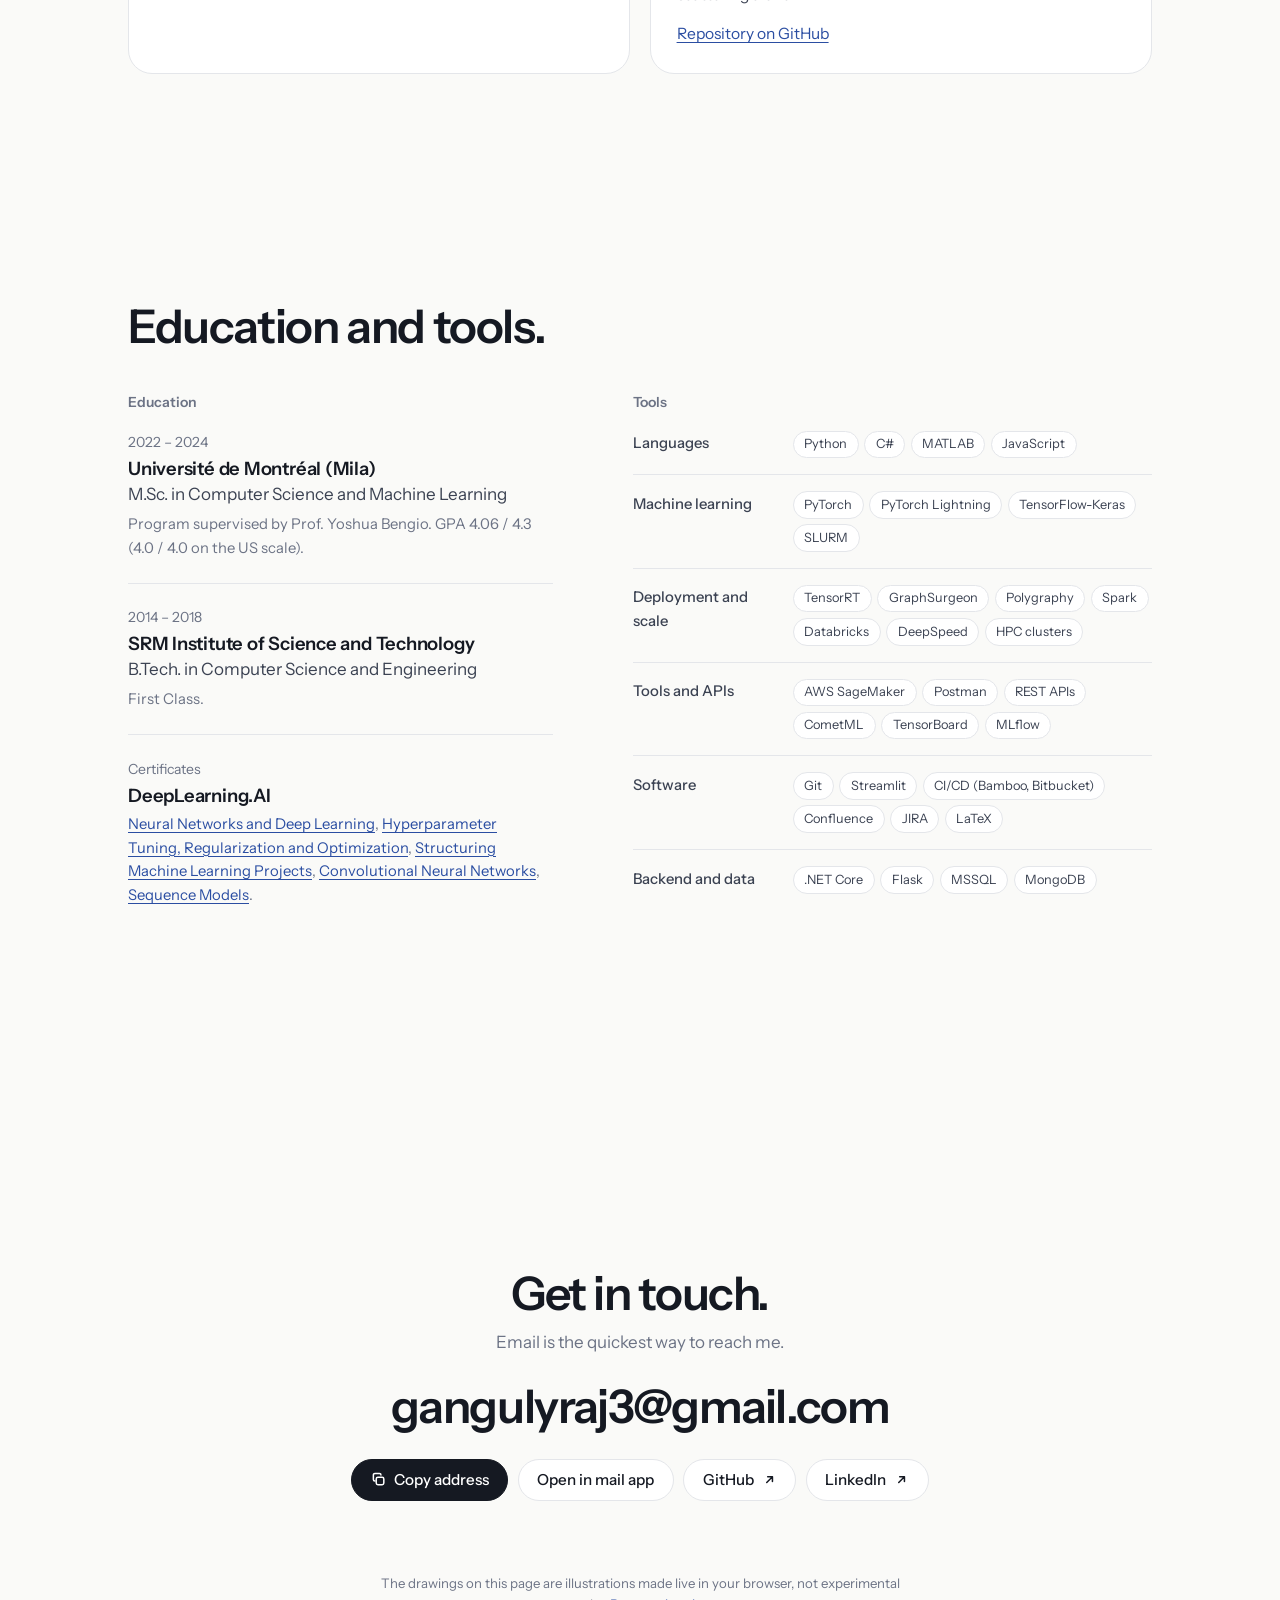
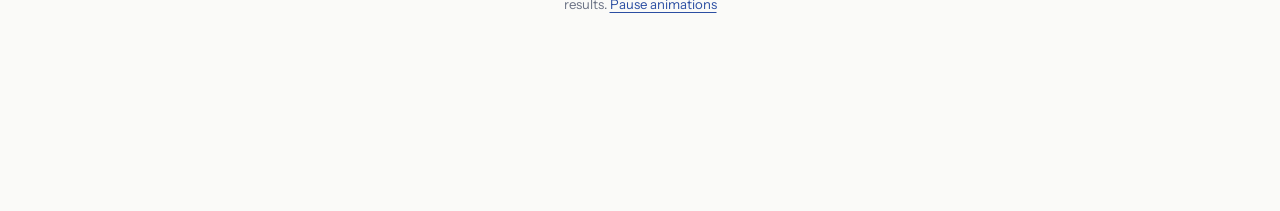
==== commit e51a2aa1: "removed the photo upload icon" ====
--- a/index.html
+++ b/index.html
@@ -1,5 +1,5 @@
 <!doctype html>
-<html lang="en" data-hosted="true">
+<html lang="en">
 <head>
 <meta charset="utf-8">
 <meta name="viewport" content="width=device-width, initial-scale=1, viewport-fit=cover">
@@ -40,12 +40,11 @@
   <canvas class="bg" id="fig-attn" aria-hidden="true"></canvas>
   <div class="wrap">
     <div class="hero-in">
-      <div class="me-wrap" id="me-wrap">
+      <div class="me-wrap">
         <div class="me" id="me">
           <img id="photo" alt="Portrait of Rajjeshwar Ganguly" hidden>
           <canvas id="fig-me" aria-hidden="true"></canvas>
         </div>
-        <button class="me-edit" id="photo-btn" type="button" aria-label="Choose a portrait photo" title="Choose a portrait photo. It stays on this device."><svg class="i" viewBox="0 0 16 16" aria-hidden="true"><path d="M2.5 5.5h2l1-1.6h5l1 1.6h2v7h-11z"/><circle cx="8" cy="8.8" r="2.1"/></svg></button>
       </div>
       <p class="role">Senior ML Research Engineer</p>
       <h1 id="name">Rajjeshwar Ganguly</h1>
@@ -313,22 +312,6 @@
   </div>
 </footer>
 
-<dialog class="cropper" id="cropper" aria-labelledby="crop-title">
-  <h3 id="crop-title">Portrait photo</h3>
-  <p class="note">Your photo is cropped and re-encoded right here in the browser, which removes location and every other piece of metadata. It is not uploaded anywhere, and it is remembered on this device only.</p>
-  <div class="crop-stage" id="crop-stage" tabindex="0" aria-label="Photo crop. Drag, or use the arrow keys, to reposition."><canvas id="crop-canvas" width="560" height="560"></canvas></div>
-  <div class="crop-row"><label for="crop-zoom">Zoom</label><input type="range" id="crop-zoom" min="1" max="5" step="0.01" value="2"></div>
-  <p class="crop-msg" id="crop-msg" role="status"></p>
-  <div class="crop-actions">
-    <button class="pill" id="crop-remove" type="button" hidden>Remove photo</button>
-    <button class="pill" id="crop-pick" type="button">Choose a file</button>
-    <button class="pill" id="crop-cancel" type="button">Close</button>
-    <button class="pill solid" id="crop-save" type="button" disabled>Use this photo</button>
-  </div>
-</dialog>
-<input type="file" id="photo-file" accept="image/*" hidden>
-
 <script type="module" src="js/main.js"></script>
-<script type="module" src="js/photo-download.js" data-hosted-only></script>
 </body>
 </html>
--- a/css/styles.css
+++ b/css/styles.css
@@ -117,15 +117,6 @@
 .me img { position: absolute; inset: 0; width: 100%; height: 100%; object-fit: cover; display: block; }
 .me.has-photo { width: 8.75rem; height: 8.75rem; border-radius: 2.5rem; }
 .me.has-photo canvas { inset: 0; width: 100%; height: 100%; border-radius: 0; }
-.me-edit { position: absolute; right: -.5rem; bottom: -.5rem; width: 2.2rem; height: 2.2rem; border-radius: 50%; border: 1px solid var(--line);
-  background: var(--card); color: var(--ink); display: grid; place-items: center; font-size: 1rem; cursor: pointer;
-  box-shadow: 0 8px 18px -10px var(--shadow); transition: opacity .2s, transform .2s var(--ease), border-color .2s; }
-.me-edit:hover { border-color: var(--ink); }
-@media (hover: hover) {
-  .me-wrap.has-photo .me-edit { opacity: 0; transform: scale(.9); }
-  .me-wrap.has-photo:hover .me-edit, .me-wrap.has-photo .me-edit:focus-visible { opacity: 1; transform: none; }
-}
-.me-wrap.baked .me-edit { display: none; }
 .role { color: var(--muted); font-weight: 500; }
 h1 { font-size: clamp(2.6rem, 7.4vw, 5.25rem); line-height: 1.02; letter-spacing: -.04em; text-wrap: balance; }
 .tagline { font-size: clamp(1.25rem, 2.6vw, 1.7rem); line-height: 1.3; letter-spacing: -.015em; }
@@ -258,23 +249,7 @@
 .textbtn { font: inherit; color: var(--accent); background: none; border: 0; padding: 0; cursor: pointer; text-decoration: underline;
   text-underline-offset: .2em; text-decoration-thickness: 1px; }
 
-/* ---------- portrait chooser ---------- */
 [hidden] { display: none !important; }
-.cropper { width: min(27rem, calc(100vw - 2rem)); padding: 1.5rem; border: 1px solid var(--line); border-radius: 24px;
-  background: var(--card); color: var(--text); box-shadow: 0 30px 80px -30px var(--shadow); text-align: left; }
-.cropper::backdrop { background: var(--scrim); }
-.cropper h3 { font-size: 1.2rem; }
-.cropper .note { margin-top: .4rem; font-size: .875rem; line-height: 1.5; color: var(--muted); }
-.crop-stage { width: min(17.5rem, 100%); aspect-ratio: 1; margin: 1.1rem auto .9rem; border-radius: 28%; overflow: hidden; background: var(--well);
-  touch-action: none; cursor: grab; }
-.crop-stage:active { cursor: grabbing; }
-.crop-stage canvas { width: 100%; height: 100%; display: block; }
-.crop-row { display: flex; align-items: center; gap: .75rem; font-size: .875rem; color: var(--muted); }
-.crop-row input { flex: 1; min-width: 0; accent-color: var(--accent); }
-.crop-msg { min-height: 1.4em; margin-top: .7rem; font-size: .875rem; color: var(--muted); }
-.crop-actions { display: flex; flex-wrap: wrap; justify-content: flex-end; gap: .5rem; margin-top: 1rem; }
-.crop-actions .pill { padding: .6rem 1rem; font-size: .9rem; }
-.crop-actions .pill:disabled { opacity: .4; cursor: default; }
 
 /* ---------- motion preferences ---------- */
 .motion-off *, .motion-off *::before, .motion-off *::after { animation: none !important; transition: none !important; }
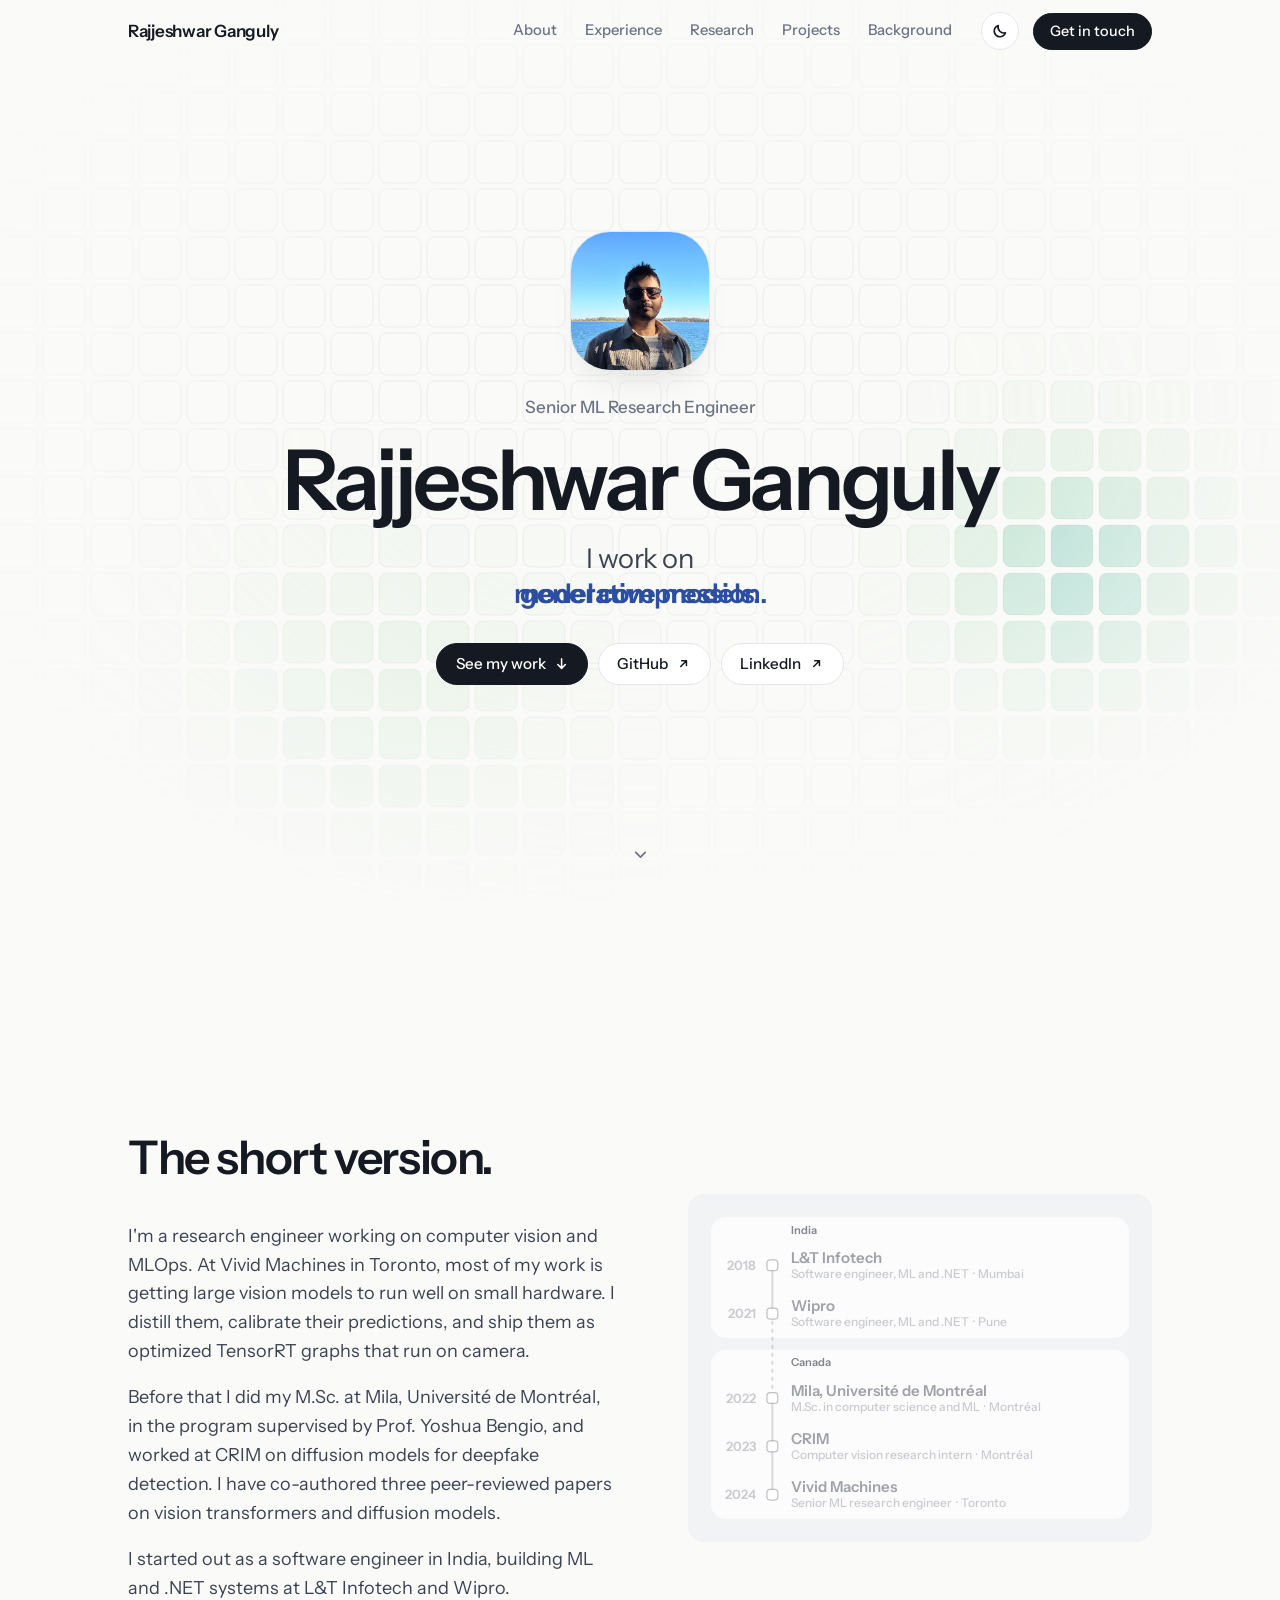
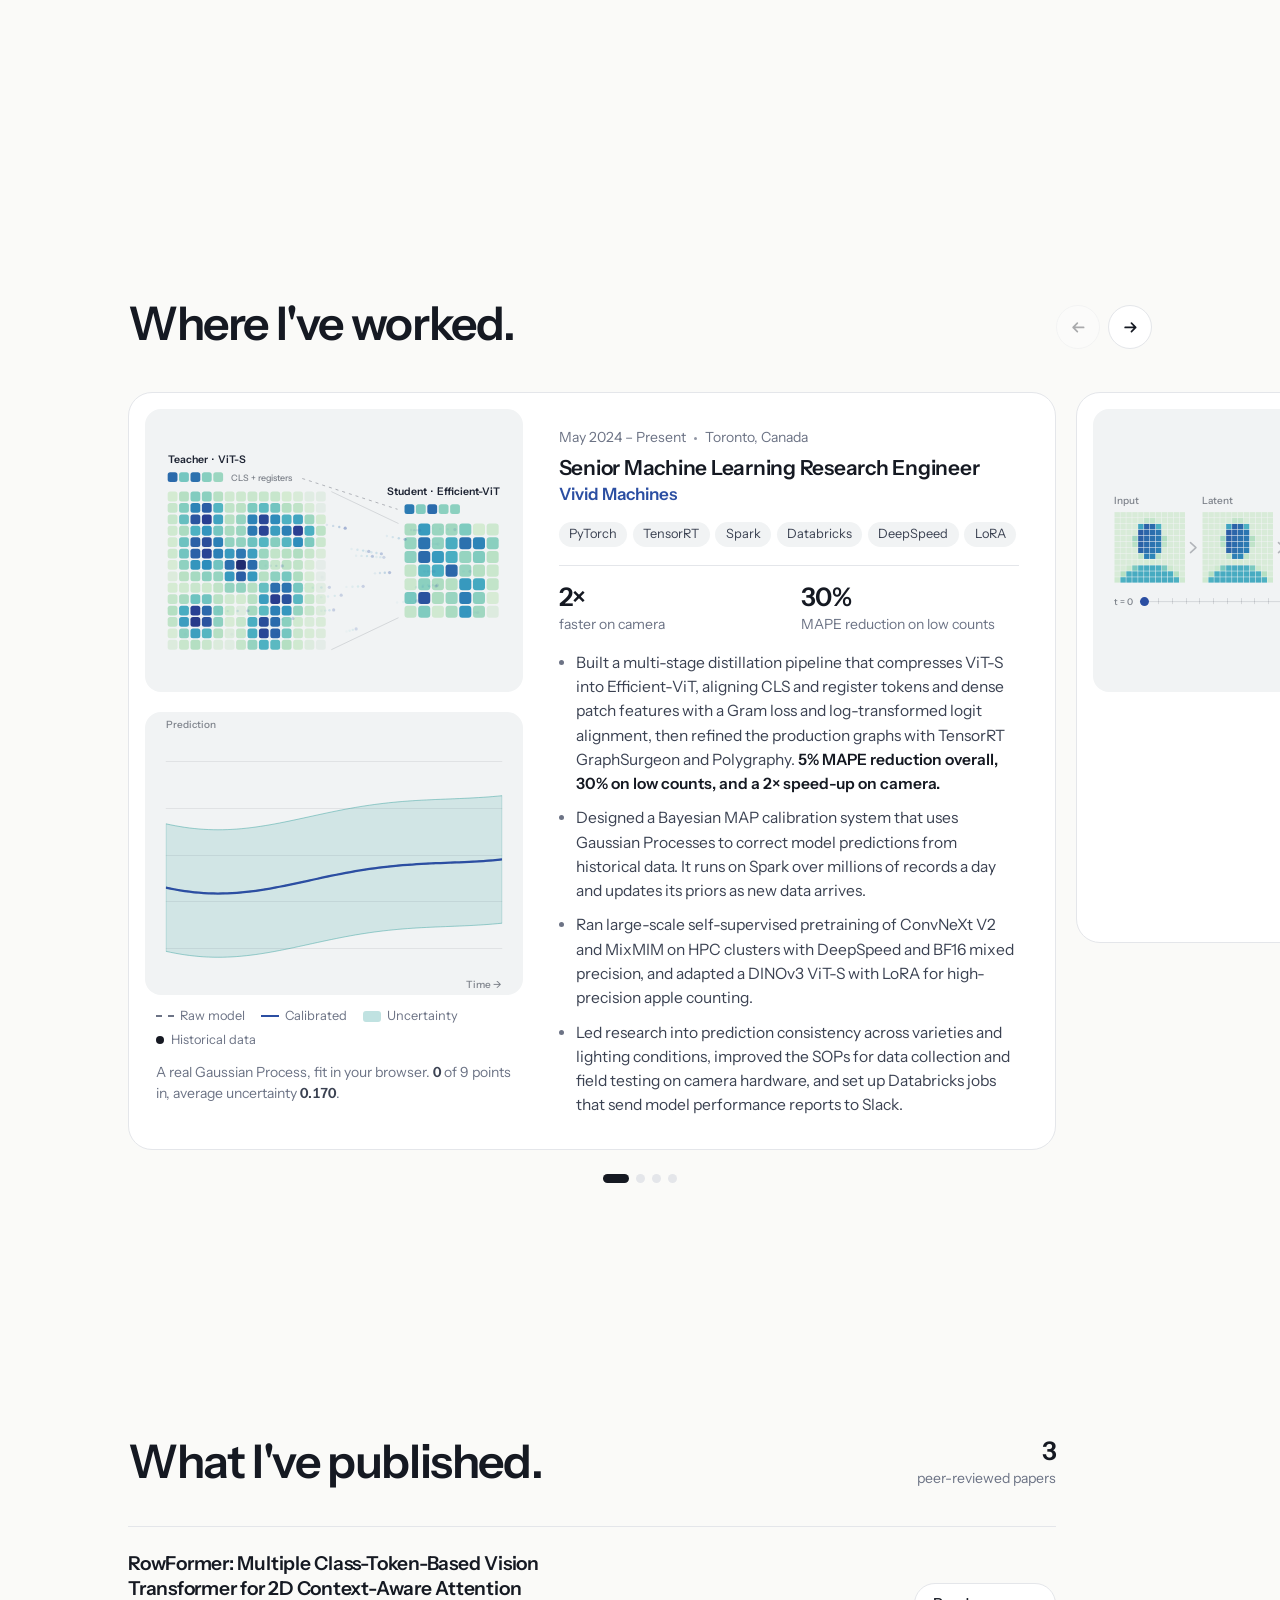
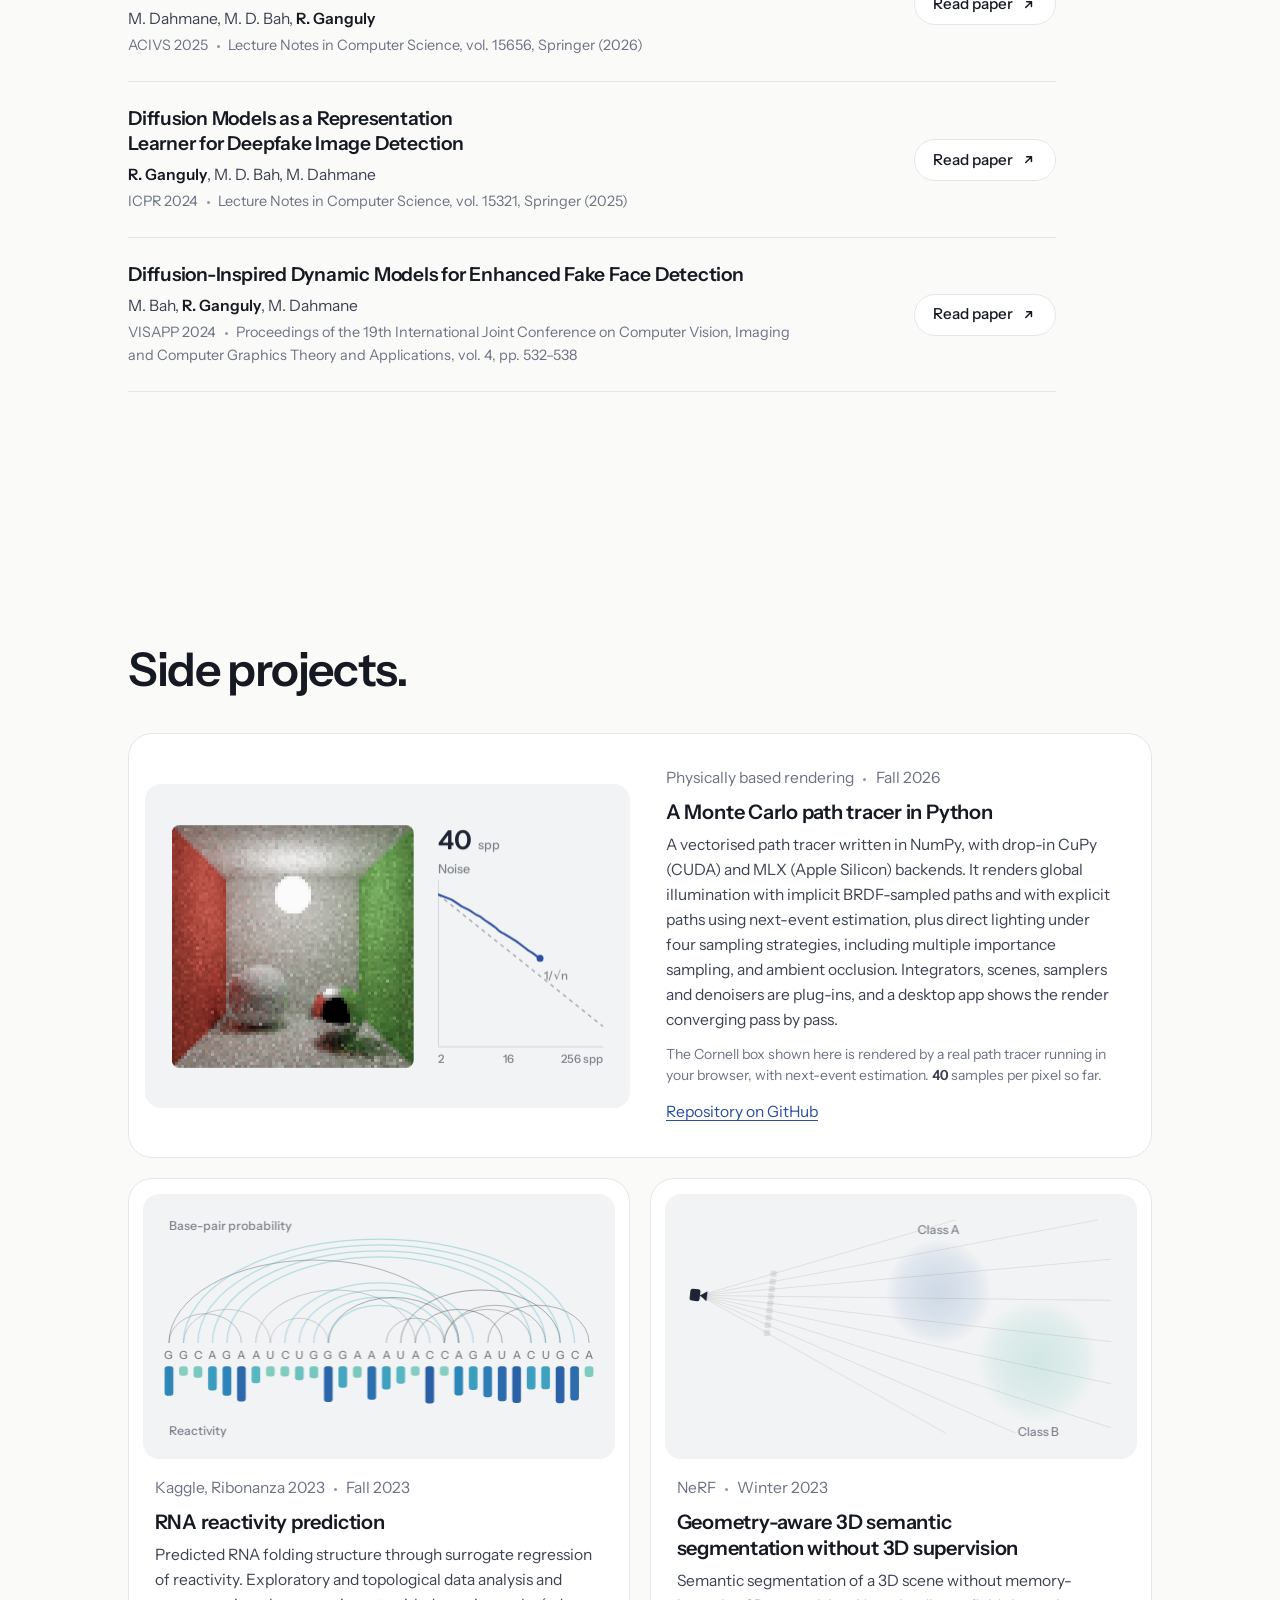
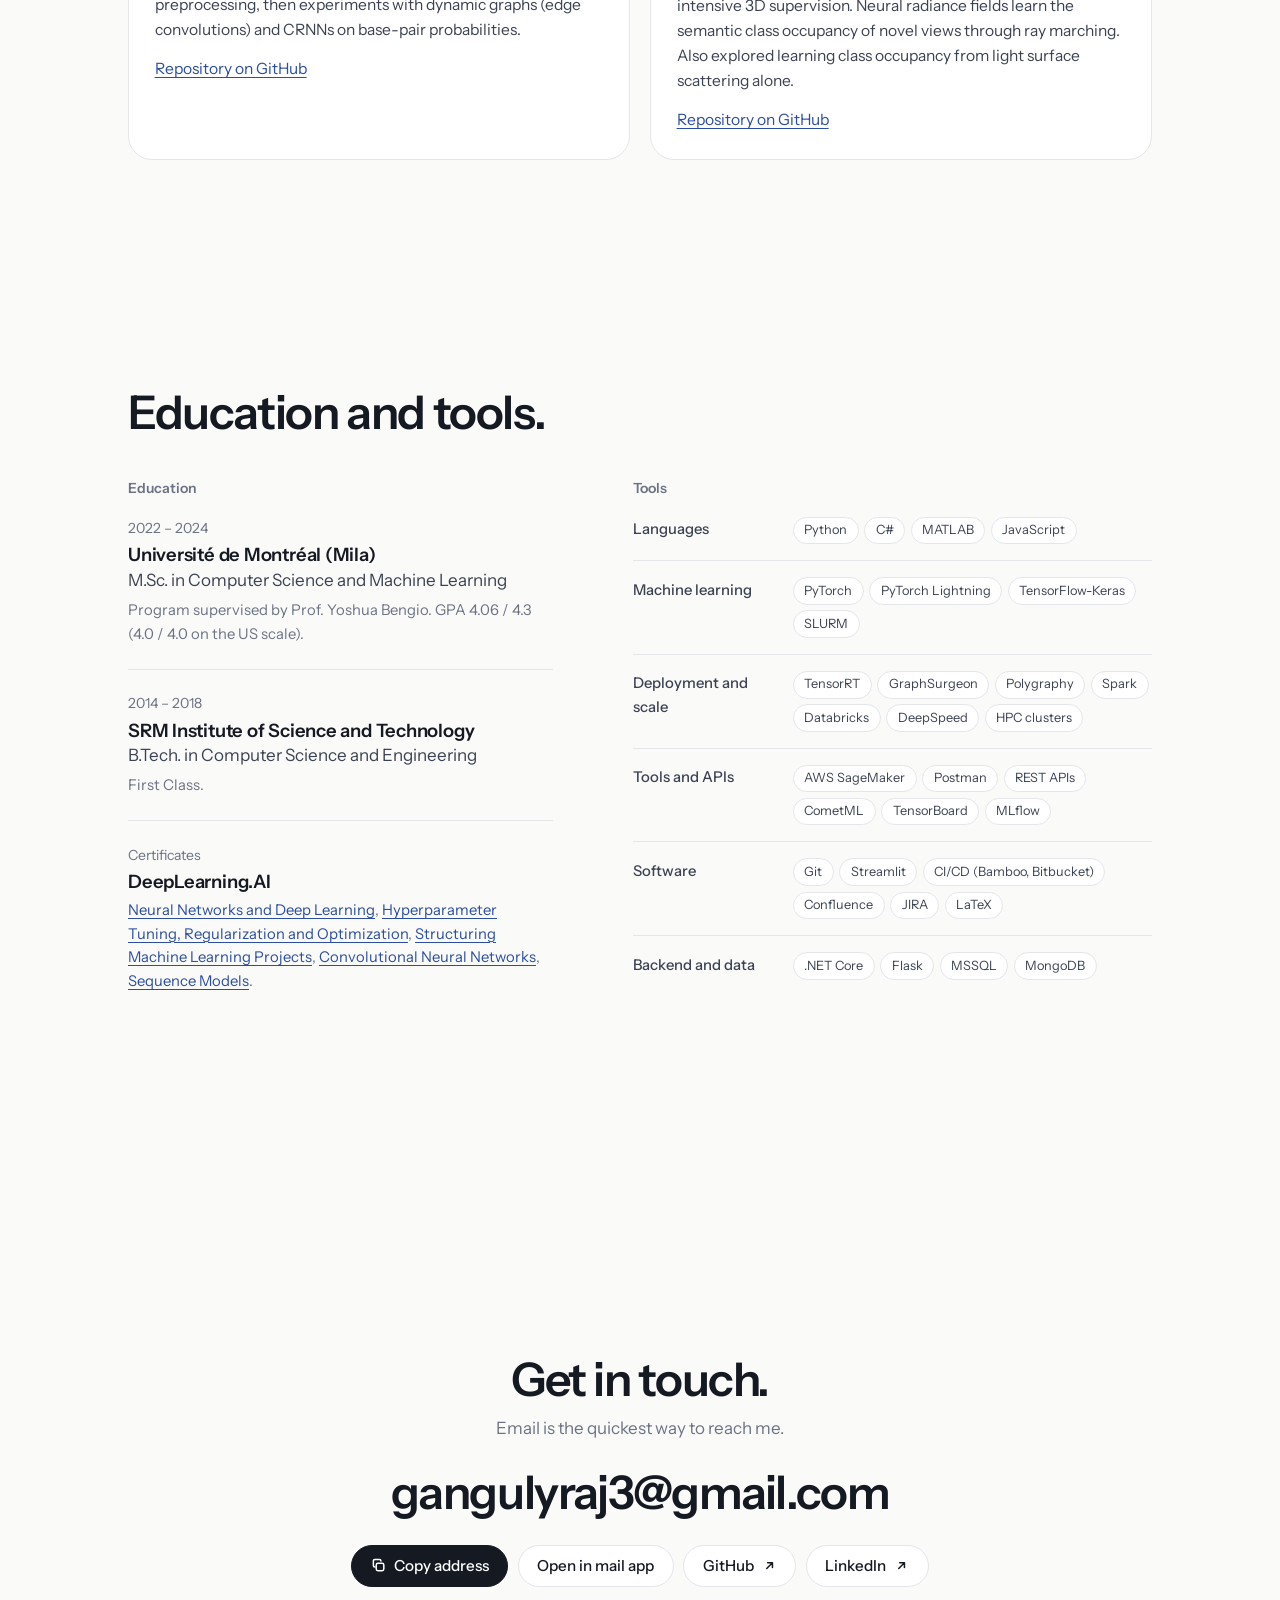
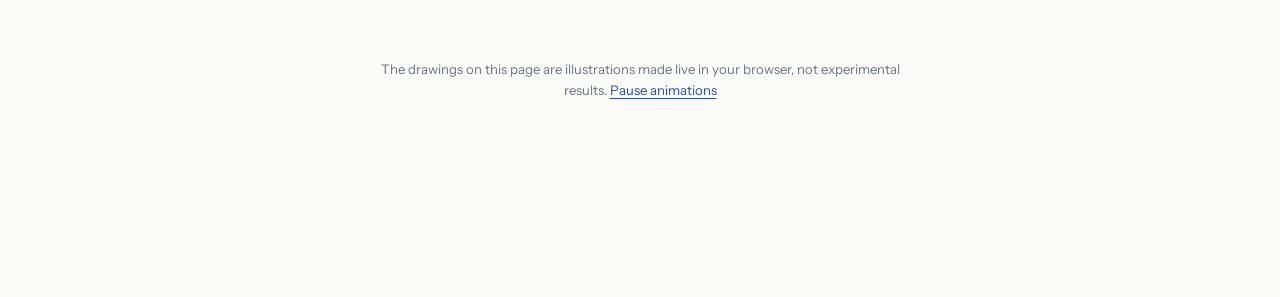
==== commit 176a43ce: "added missing link for visapp" ====
--- a/index.html
+++ b/index.html
@@ -42,7 +42,7 @@
     <div class="hero-in">
       <div class="me-wrap">
         <div class="me" id="me">
-          <img id="photo" alt="Portrait of Rajjeshwar Ganguly" hidden>
+          <img id="photo" data-src="photo.jpg" alt="Portrait of Rajjeshwar Ganguly" hidden>
           <canvas id="fig-me" aria-hidden="true"></canvas>
         </div>
       </div>
@@ -73,18 +73,12 @@
           <p>I'm a research engineer working on computer vision and MLOps. At Vivid Machines in Toronto, most of my work is getting large vision models to run well on small hardware. I distill them, calibrate their predictions, and ship them as optimized TensorRT graphs that run on camera.</p>
           <p>Before that I did my M.Sc. at Mila, Universit&eacute; de Montr&eacute;al, in the program supervised by Prof. Yoshua Bengio, and worked at CRIM on diffusion models for deepfake detection. I have co-authored three peer-reviewed papers on vision transformers and diffusion models.</p>
           <p>I started out as a software engineer in India, building ML and .NET systems at L&amp;T Infotech and Wipro.</p>
-          <div class="facts">
-            <div><b>2&times;</b><span>faster on camera</span></div>
-            <div><b>30%</b><span>MAPE reduction on low counts</span></div>
-            <div><b>3</b><span>peer-reviewed papers</span></div>
-          </div>
         </div>
       </div>
       <figure class="rv" style="--d:.12s">
         <div class="well"><div class="stage">
-          <canvas id="fig-distill" role="img" aria-label="Animation: a 14 by 14 grid of teacher patch features on the left and a smaller 7 by 7 student grid on the right. Signals flow from teacher to student, and the student's noisy grid settles into a coarse copy of the teacher's."></canvas>
-        </div></div>
-        <p class="cap">Distillation, drawn live. A ViT-S teacher on the left, and a smaller Efficient-ViT student on the right learning to see the same thing. Teacher counts <b id="f1-ct">7</b>, student counts <b id="f1-cs">7</b>.</p>
+          <canvas id="fig-career" role="img" aria-label="Animation: a route through five stops, grouped by country. In India: L&amp;T Infotech in Mumbai from 2018, then Wipro in Pune from 2021. In Canada: an M.Sc. at Mila, Universit&eacute; de Montr&eacute;al, from 2022, CRIM in Montr&eacute;al from 2023, and Vivid Machines in Toronto from 2024, marked as now. A pulse runs down the route and each stop lights up as it arrives."></canvas>
+        </div></div>
       </figure>
     </div>
   </div>
@@ -103,18 +97,29 @@
 
   <div class="reel rv" id="reel" tabindex="0" role="group" aria-label="Work experience. Scroll sideways or use the arrow keys.">
     <article class="job">
-      <figure>
-        <div class="well"><div class="stage wide">
-          <canvas id="fig-gp" role="img" aria-label="Animation: a dashed raw model curve, data points arriving one at a time, and a calibrated curve with an uncertainty band that narrows around each new point."></canvas>
-        </div></div>
-        <p class="legend"><span><i class="dash"></i>Raw model</span><span><i></i>Calibrated</span><span><i class="band"></i>Uncertainty</span><span><i class="dot"></i>Historical data</span></p>
-        <figcaption class="cap">A real Gaussian Process, fit in your browser. <b id="f2-n">0</b> of 9 points in, average uncertainty <b id="f2-sd">0.170</b>.</figcaption>
-      </figure>
+      <div class="job-figs">
+        <figure>
+          <div class="well"><div class="stage wide">
+            <canvas id="fig-distill" role="img" aria-label="Animation: a 14 by 14 grid of teacher patch features on the left and a smaller 7 by 7 student grid on the right. Signals flow from teacher to student, and the student's noisy grid settles into a coarse copy of the teacher's."></canvas>
+          </div></div>
+        </figure>
+        <figure>
+          <div class="well"><div class="stage wide">
+            <canvas id="fig-gp" role="img" aria-label="Animation: a dashed raw model curve, data points arriving one at a time, and a calibrated curve with an uncertainty band that narrows around each new point."></canvas>
+          </div></div>
+          <p class="legend"><span><i class="dash"></i>Raw model</span><span><i></i>Calibrated</span><span><i class="band"></i>Uncertainty</span><span><i class="dot"></i>Historical data</span></p>
+          <figcaption class="cap">A real Gaussian Process, fit in your browser. <b id="f2-n">0</b> of 9 points in, average uncertainty <b id="f2-sd">0.170</b>.</figcaption>
+        </figure>
+      </div>
       <div class="job-body">
         <p class="when">May 2024 &ndash; Present<i></i>Toronto, Canada</p>
         <h3>Senior Machine Learning Research Engineer</h3>
         <p class="org">Vivid Machines</p>
         <ul class="tags"><li>PyTorch</li><li>TensorRT</li><li>Spark</li><li>Databricks</li><li>DeepSpeed</li><li>LoRA</li></ul>
+        <div class="facts">
+          <div><b>2&times;</b><span>faster on camera</span></div>
+          <div><b>30%</b><span>MAPE reduction on low counts</span></div>
+        </div>
         <ul class="pts">
           <li>Built a multi-stage distillation pipeline that compresses ViT-S into Efficient-ViT, aligning CLS and register tokens and dense patch features with a Gram loss and log-transformed logit alignment, then refined the production graphs with TensorRT GraphSurgeon and Polygraphy. <strong>5% MAPE reduction overall, 30% on low counts, and a 2&times; speed-up on camera.</strong></li>
           <li>Designed a Bayesian MAP calibration system that uses Gaussian Processes to correct model predictions from historical data. It runs on Spark over millions of records a day and updates its priors as new data arrives.</li>
@@ -129,7 +134,6 @@
         <div class="well"><div class="stage wide">
           <canvas id="fig-ddim" role="img" aria-label="Animation: a small portrait image is stepped into noise, then stepped back into a reconstruction, and the difference between the two is shown as an error map."></canvas>
         </div></div>
-        <figcaption class="cap">An image stepped to its latent noise and back. <b id="f3-phase">Input</b>, t = <b id="f3-t">000</b>.</figcaption>
       </figure>
       <div class="job-body">
         <p class="when">May 2023 &ndash; Mar 2024<i></i>Montr&eacute;al, Canada</p>
@@ -149,7 +153,6 @@
         <div class="well"><div class="stage wide">
           <canvas id="fig-ocr" role="img" aria-label="Animation: a scan line moves down a document and the fields it finds appear as a list beside it."></canvas>
         </div></div>
-        <figcaption class="cap">Documents in, structured fields out.</figcaption>
       </figure>
       <div class="job-body">
         <p class="when">Oct 2021 &ndash; Aug 2022<i></i>Pune, India</p>
@@ -167,7 +170,6 @@
         <div class="well"><div class="stage wide">
           <canvas id="fig-line" role="img" aria-label="Animation: bottles move along a line past a camera. Each one is outlined as it passes, and a bottle with a defect is flagged as an anomaly."></canvas>
         </div></div>
-        <figcaption class="cap">Each bottle is segmented as it crosses the line camera.</figcaption>
       </figure>
       <div class="job-body">
         <p class="when">Jul 2018 &ndash; Apr 2021<i></i>Mumbai, India</p>
@@ -188,7 +190,10 @@
 
 <section class="sec" id="research">
   <div class="wrap">
-    <h2 class="rv">What I've published.</h2>
+    <div class="sec-head pub-head rv">
+      <h2>What I've published.</h2>
+      <p class="stat"><b>3</b><span>peer-reviewed papers</span></p>
+    </div>
     <ol class="papers rv" style="--d:.08s">
       <li class="paper">
         <div>
@@ -212,6 +217,7 @@
           <p class="by">M. Bah, <b>R. Ganguly</b>, M. Dahmane</p>
           <p class="at">VISAPP 2024<i></i>Proceedings of the 19th International Joint Conference on Computer Vision, Imaging and Computer Graphics Theory and Applications, vol. 4, pp. 532&ndash;538</p>
         </div>
+        <a class="pill" href="https://www.scitepress.org/publishedPapers/2024/123913/pdf/index.html" target="_blank" rel="noopener">Read paper <svg class="i go" viewBox="0 0 16 16" aria-hidden="true"><path d="M5 11 11 5M6 5h5v5"/></svg></a>
       </li>
     </ol>
   </div>
--- a/css/styles.css
+++ b/css/styles.css
@@ -157,9 +157,10 @@
 .about { display: grid; grid-template-columns: minmax(0, 1fr); gap: 2.75rem; align-items: center; }
 @media (min-width: 60rem) { .about { grid-template-columns: minmax(0, 1fr) minmax(0, .95fr); gap: 4.5rem; } }
 .prose { display: grid; gap: 1.1rem; max-width: 34rem; font-size: 1.125rem; }
-.facts { display: grid; grid-template-columns: repeat(3, minmax(0, 1fr)); gap: 1rem 1.5rem; margin-top: .6rem; padding-top: 1.5rem; border-top: 1px solid var(--line); }
-.facts b { display: block; font-size: 1.6rem; line-height: 1.15; font-weight: 600; color: var(--ink); letter-spacing: -.02em; }
-.facts span { font-size: .875rem; color: var(--muted); }
+
+/* ---------- headline numbers ---------- */
+.facts b, .stat b { display: block; font-size: 1.6rem; line-height: 1.15; font-weight: 600; color: var(--ink); letter-spacing: -.02em; }
+.facts span, .stat span { display: block; margin-top: .2rem; font-size: .875rem; line-height: 1.35; color: var(--muted); }
 
 /* ---------- experience reel ---------- */
 .arrows { display: flex; gap: .5rem; }
@@ -188,6 +189,9 @@
 .org { color: var(--accent); font-weight: 600; }
 .tags { display: flex; flex-wrap: wrap; gap: .35rem; margin: .85rem 0 0; padding: 0; list-style: none; }
 .tags li { font-size: .8rem; line-height: 1.3; padding: .28rem .65rem; border-radius: 999px; background: var(--well); color: var(--text); }
+.job-figs { display: grid; gap: 1.25rem; align-content: start; min-width: 0; }
+.facts { display: grid; grid-template-columns: repeat(2, minmax(0, 1fr)); gap: 1rem 1.5rem; max-width: 30rem;
+  margin-top: 1.1rem; padding-top: 1rem; border-top: 1px solid var(--line); }
 .pts { margin: 1.1rem 0 0; padding-left: 1.1rem; display: grid; gap: .65rem; font-size: .975rem; line-height: 1.55; }
 .pts li::marker { color: var(--muted); }
 .pts strong { color: var(--ink); font-weight: 600; }
@@ -197,6 +201,8 @@
 .dots button[aria-current="true"] { width: 1.6rem; background: var(--ink); }
 
 /* ---------- papers ---------- */
+.pub-head { max-width: 58rem; margin-bottom: clamp(1.5rem, 3vw, 2.5rem); }
+.stat { flex: none; text-align: right; }
 .papers { list-style: none; margin: 0; padding: 0; border-top: 1px solid var(--line); max-width: 58rem; }
 .paper { display: grid; grid-template-columns: minmax(0, 1fr); gap: .9rem 2rem; align-items: center; padding: 1.5rem 0; border-bottom: 1px solid var(--line); }
 @media (min-width: 48rem) { .paper { grid-template-columns: minmax(0, 1fr) auto; } }
